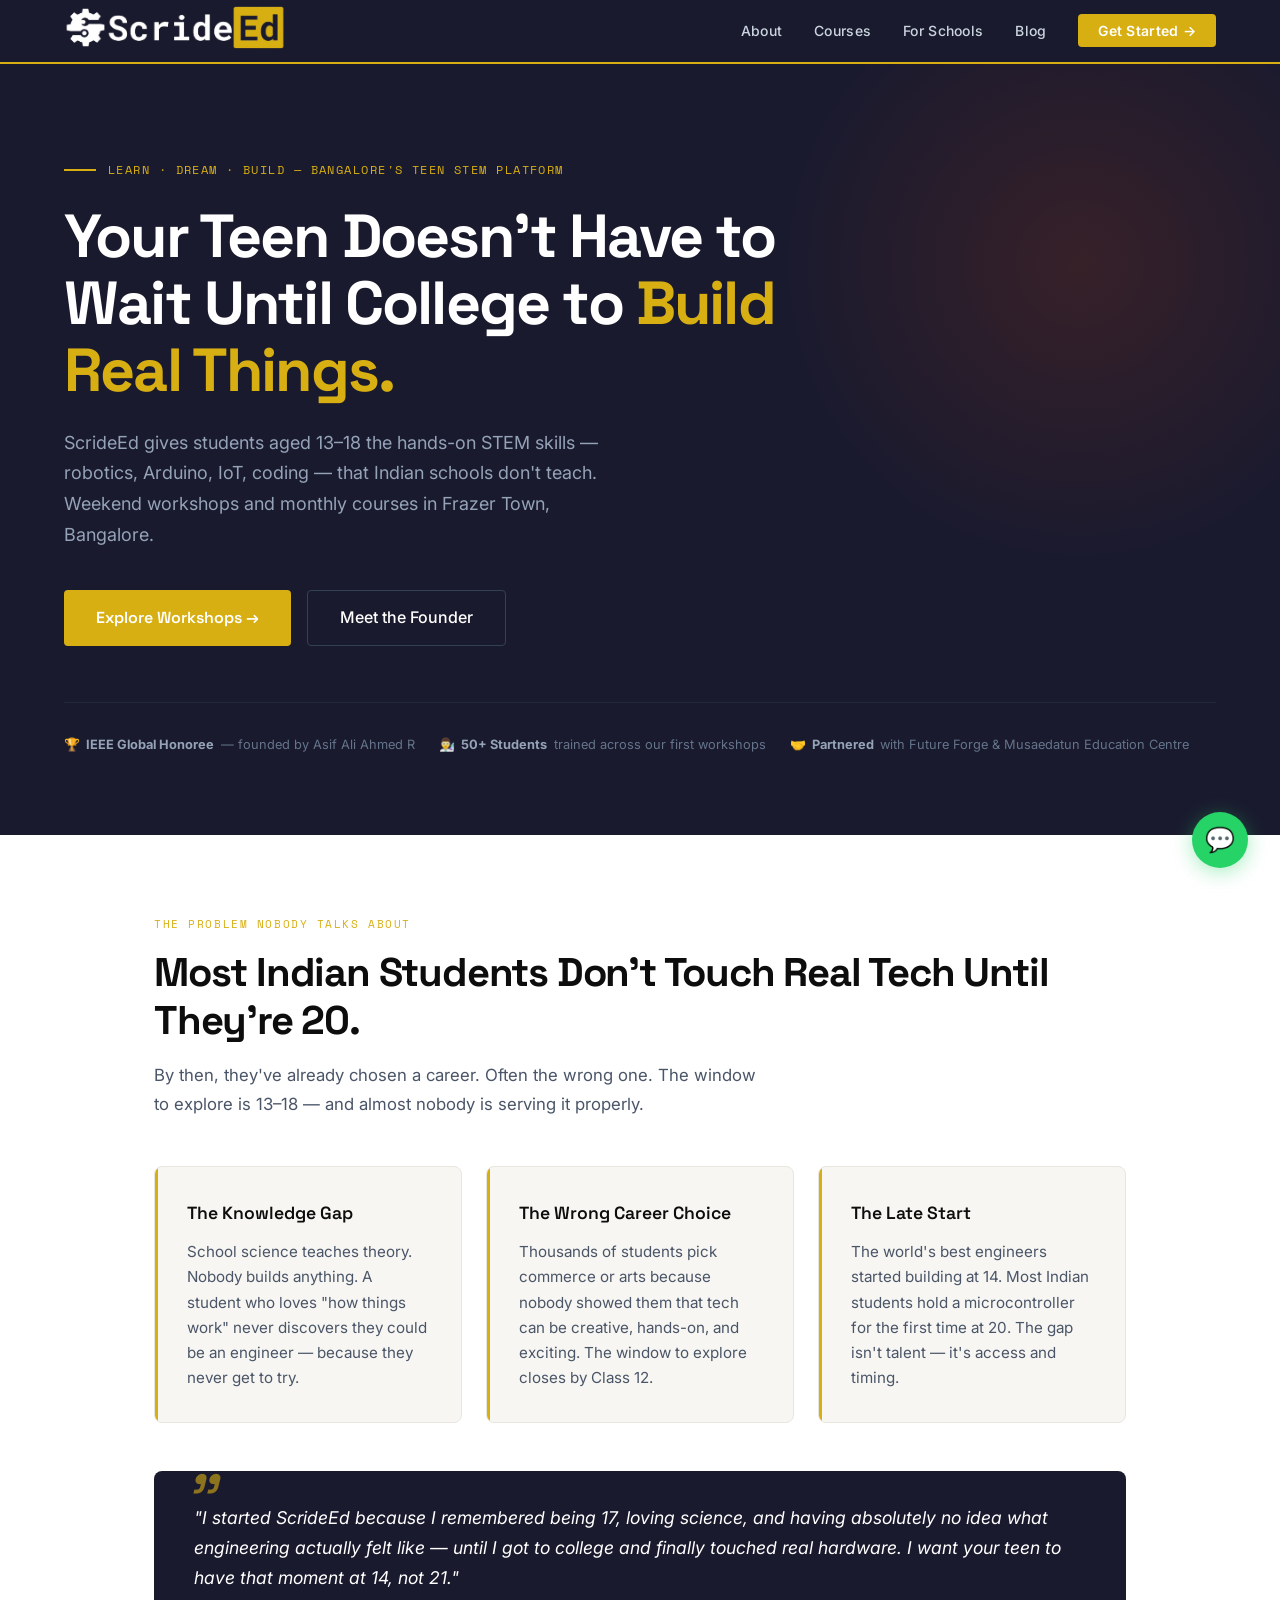
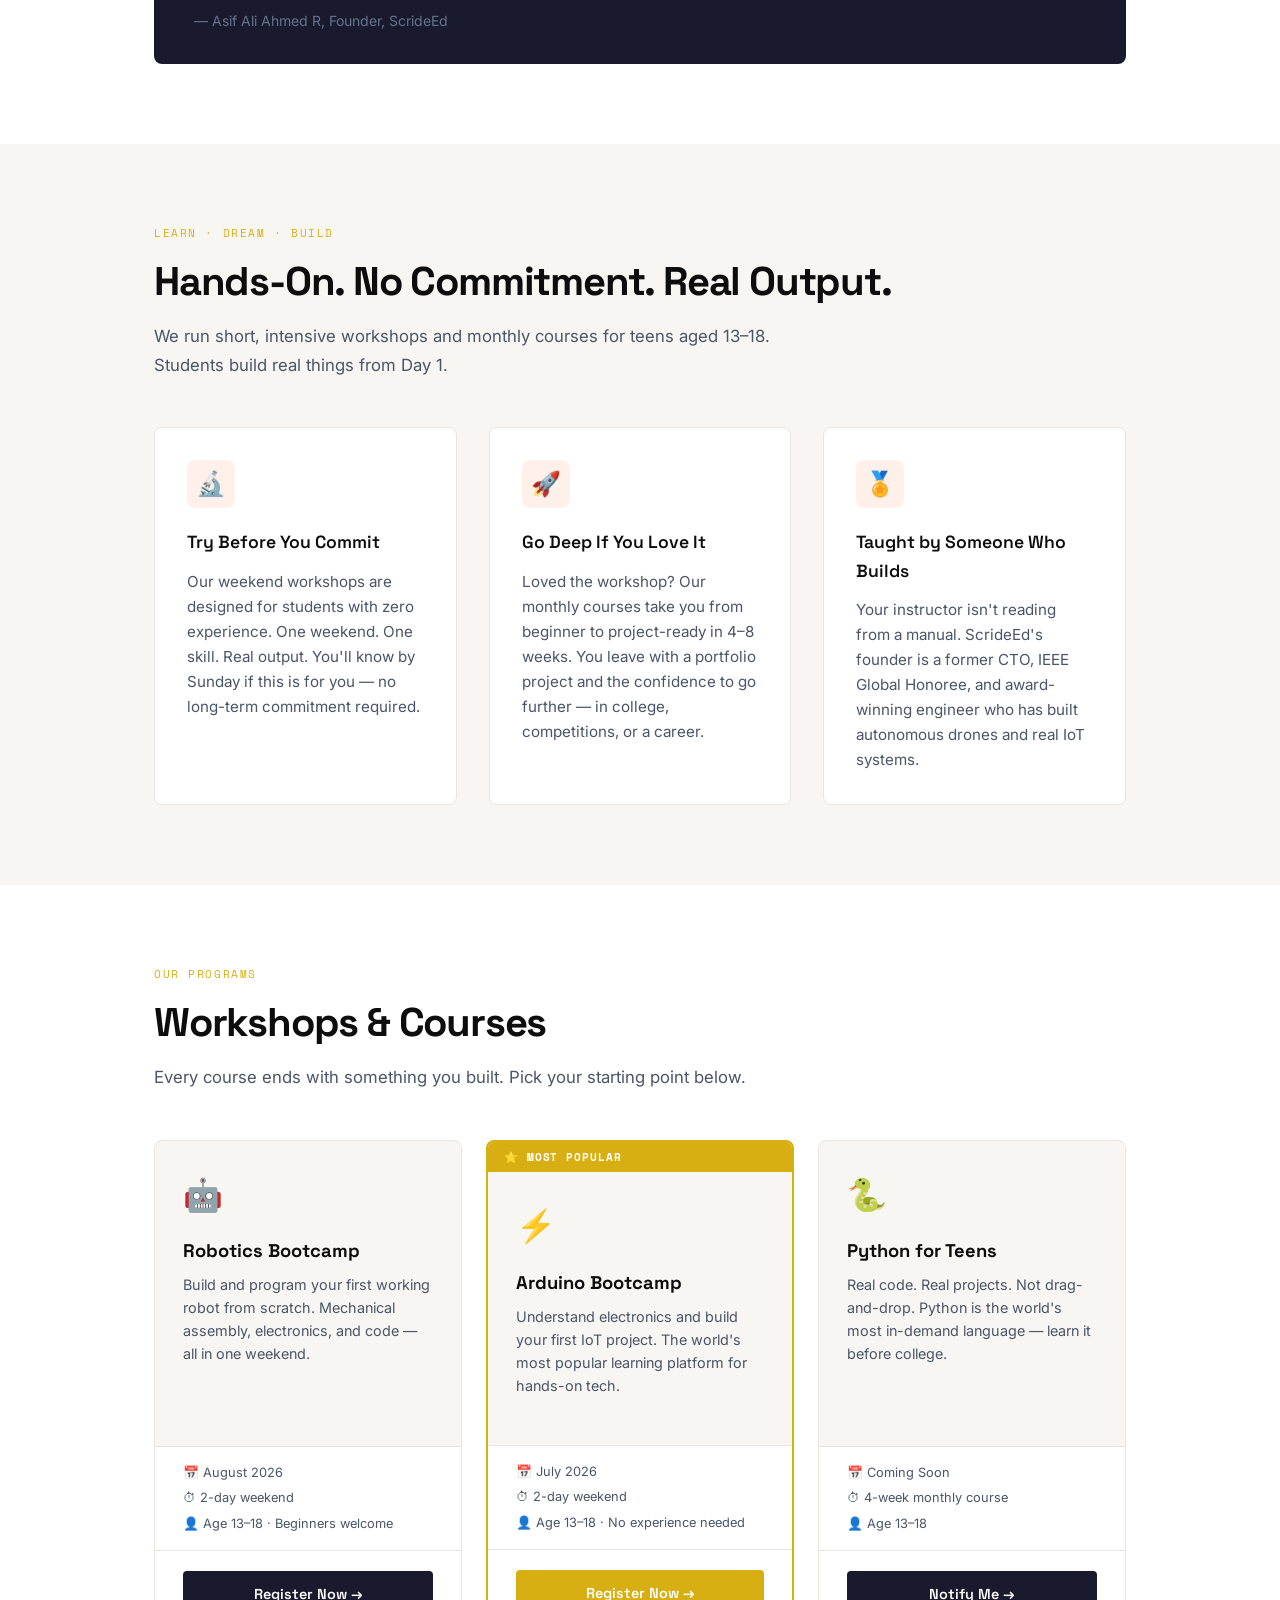
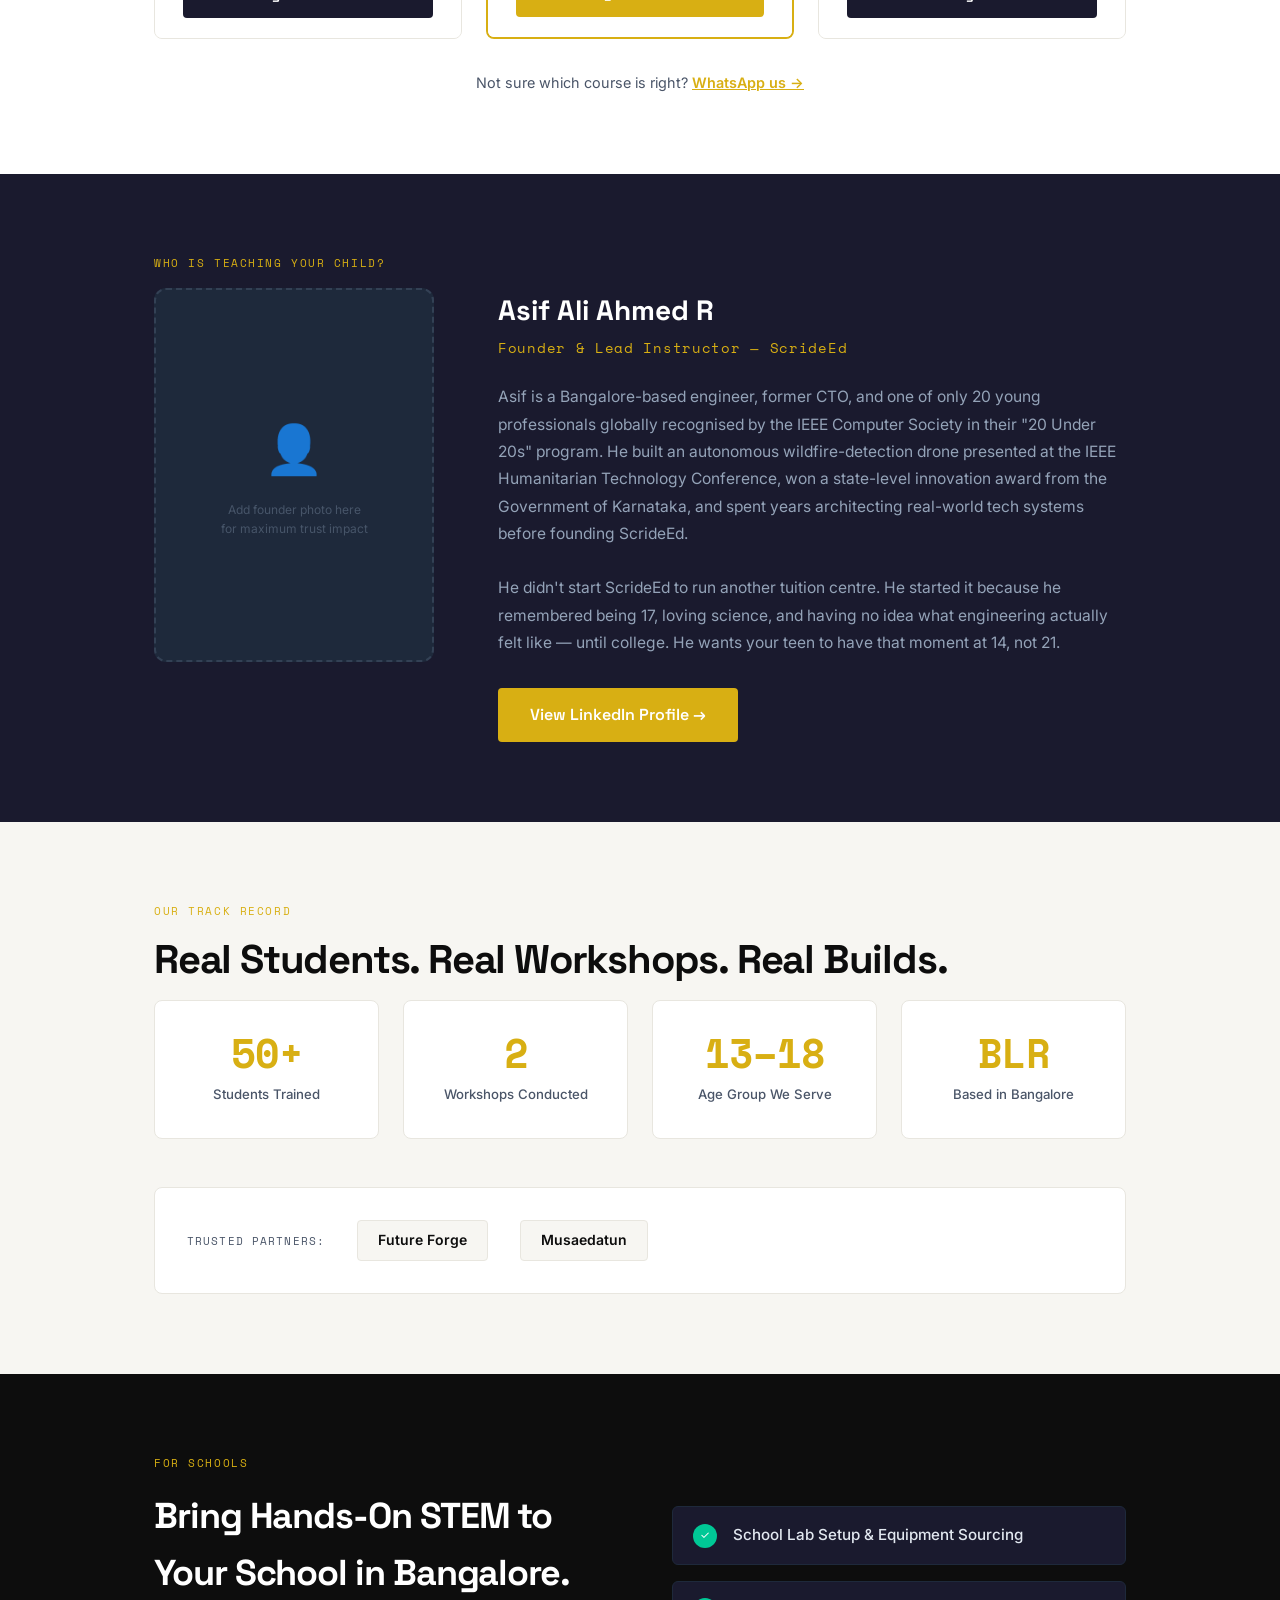
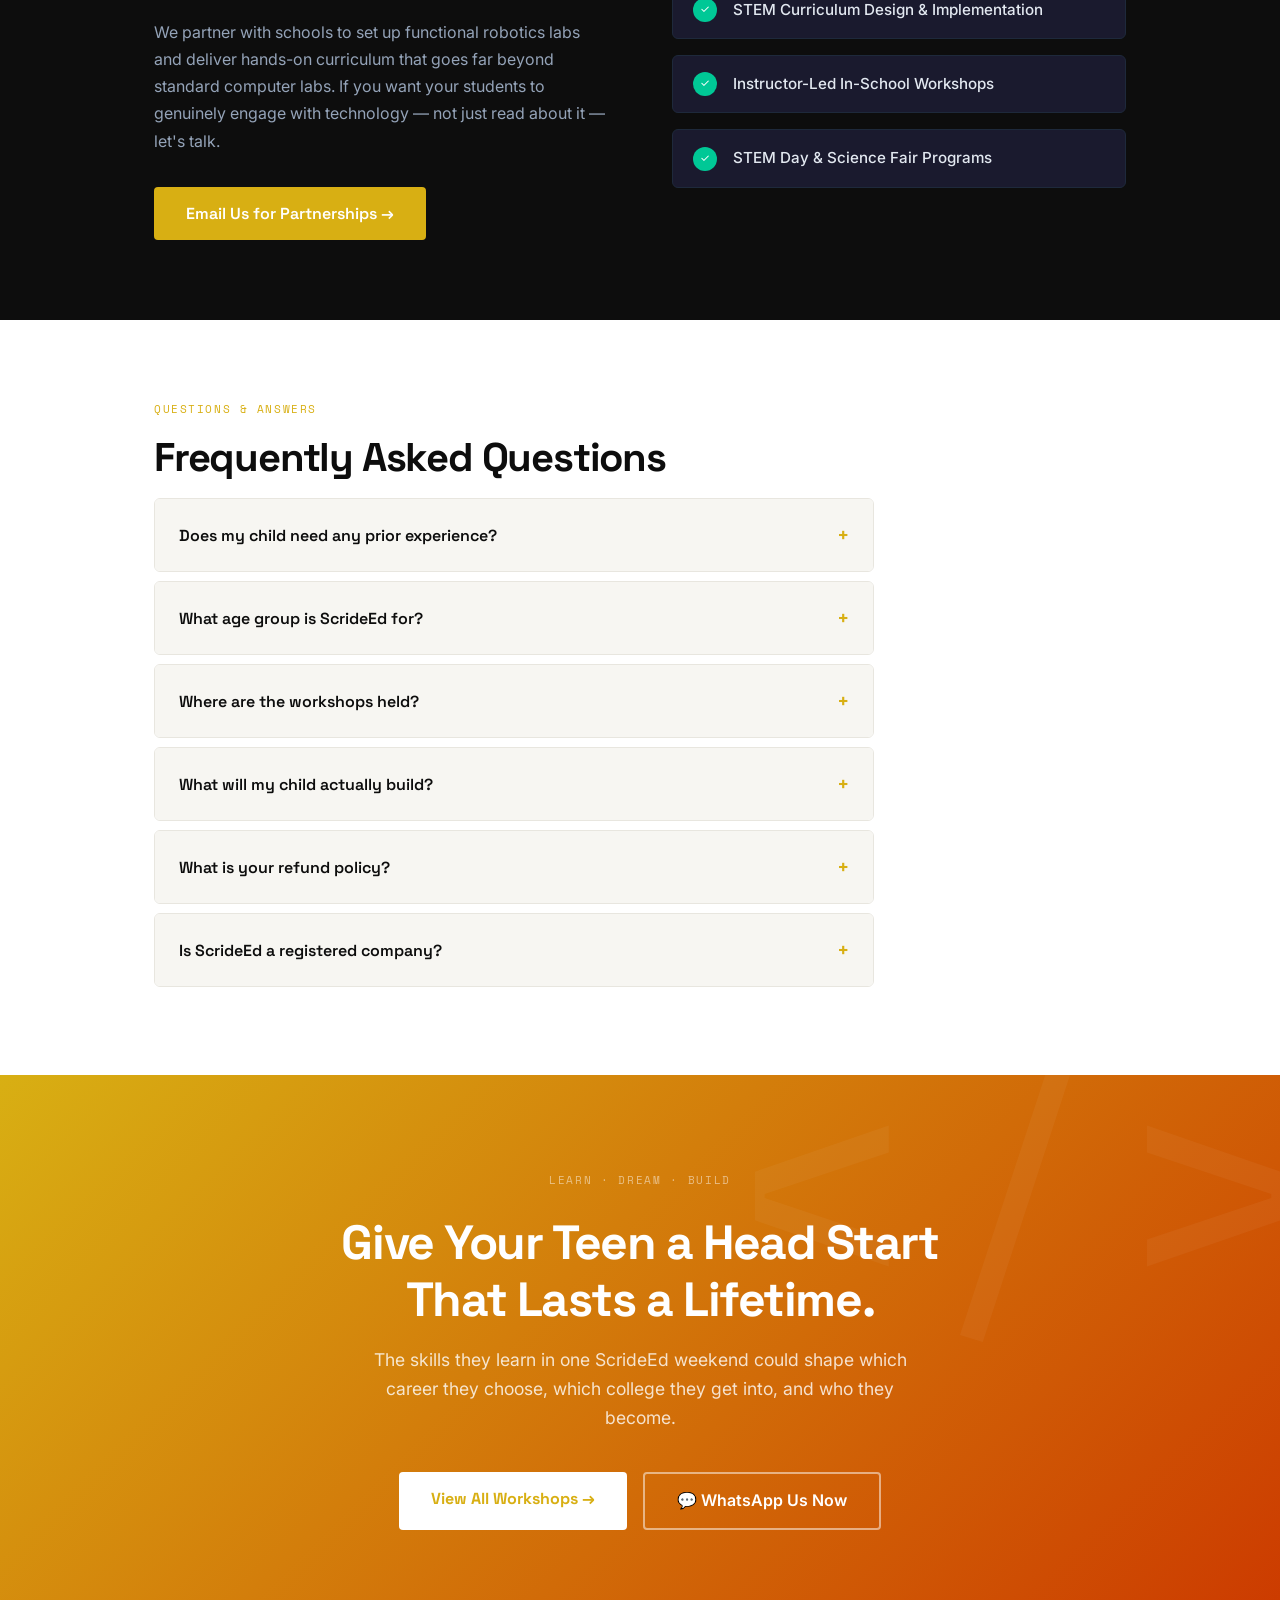
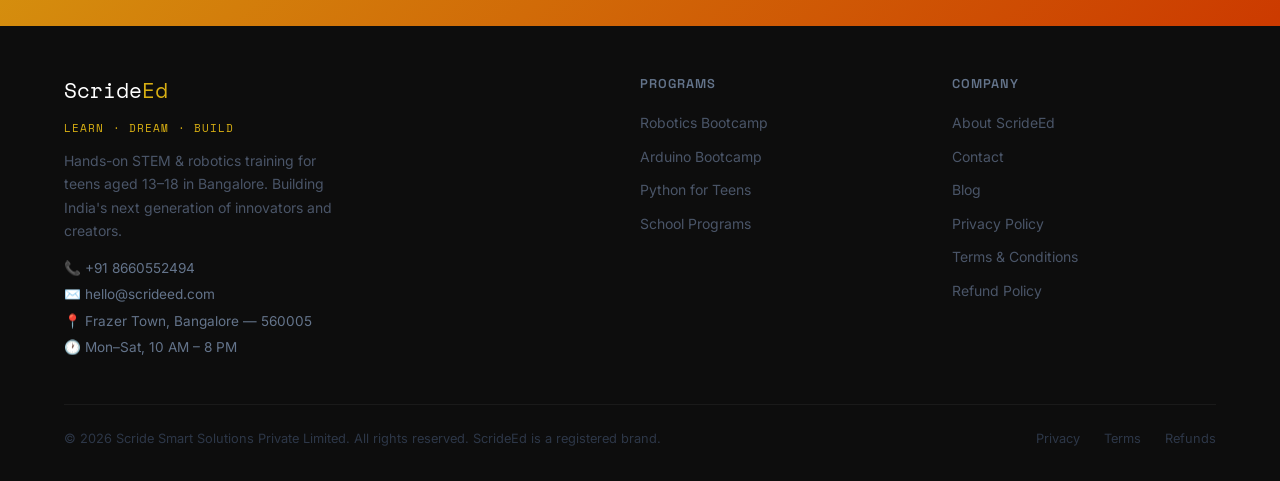
==== index.html @ 3d37fca0 "first commit of all the files together - thorough check pending from the asif" ====
<!DOCTYPE html>
<html lang="en">
<head>
<meta charset="UTF-8">
<meta name="viewport" content="width=device-width, initial-scale=1.0">
<title>STEM & Robotics Courses for Teens in Bangalore | ScrideEd</title>
<meta name="description" content="ScrideEd offers hands-on robotics, Arduino, IoT & coding workshops for students aged 13–18 in Bangalore. Weekend workshops & monthly courses. Taught by an IEEE Global Honoree.">
<meta property="og:title" content="STEM & Robotics Courses for Teens in Bangalore | ScrideEd">
<meta property="og:description" content="Hands-on tech workshops for students aged 13–18. Build real robots, IoT devices & code. Taught by an IEEE Global Honoree in Frazer Town, Bangalore.">
<link rel="preconnect" href="https://fonts.googleapis.com">
<link href="https://fonts.googleapis.com/css2?family=Space+Grotesk:wght@400;500;600;700&family=Inter:wght@400;500&family=Space+Mono:wght@700&display=swap" rel="stylesheet">
<!-- CSS -->
<link rel="stylesheet" href="styles/main.css">
</head>
<body>

<!-- NAV -->
<nav>
  <!-- <a href="/" class="nav-logo">Scride<span>Ed</span> <small style="font-size:0.55rem;color:#475569;font-family:'Inter',sans-serif;font-weight:400;letter-spacing:0.08em;text-transform:uppercase;margin-left:0.5rem;">Learn · Dream · Build</small></a> -->
  <a href="./" class="logo"><img src="./assets/icons/logo-white-rbg.png" alt="Scride Ed" width="222" ></a>
  <ul class="nav-links">
    <li><a href="/ScrideEd_About.html">About</a></li>
    <li><a href="/ScrideEd_Courses.html">Courses</a></li>
    <li><a href="/schools/">For Schools</a></li>
    <li><a href="/blog/">Blog</a></li>
    <li><a href="/contact.html" class="nav-cta">Get Started →</a></li>
  </ul>
</nav>

<!-- HERO -->
<section class="hero">
  <div class="hero-eyebrow">Learn · Dream · Build — Bangalore's Teen STEM Platform</div>
  <h1>Your Teen Doesn't Have to Wait Until College to <em>Build Real Things.</em></h1>
  <p class="hero-sub">ScrideEd gives students aged 13–18 the hands-on STEM skills — robotics, Arduino, IoT, coding — that Indian schools don't teach. Weekend workshops and monthly courses in Frazer Town, Bangalore.</p>
  <div class="hero-ctas">
    <a href="/courses.html" class="btn-primary">Explore Workshops →</a>
    <a href="/about.html" class="btn-secondary">Meet the Founder</a>
  </div>
  <div class="trust-bar">
    <div class="trust-item">🏆 <strong>IEEE Global Honoree</strong> — founded by Asif Ali Ahmed R</div>
    <div class="trust-item">👨‍🔬 <strong>50+ Students</strong> trained across our first workshops</div>
    <!-- <div class="trust-item">📍 <strong>Frazer Town, Bangalore</strong> — in-person, hands-on</div> -->
    <div class="trust-item">🤝 <strong>Partnered</strong> with Future Forge & Musaedatun Education Centre</div>
  </div>
</section>

<!-- PROBLEM -->
<section class="problem-section">
  <div class="section-inner">
    <div class="section-label">The Problem Nobody Talks About</div>
    <h2 class="section-heading">Most Indian Students Don't Touch Real Tech Until They're 20.</h2>
    <p class="section-intro">By then, they've already chosen a career. Often the wrong one. The window to explore is 13–18 — and almost nobody is serving it properly.</p>
    <div class="problem-grid">
      <div class="problem-card">
        <h3>The Knowledge Gap</h3>
        <p>School science teaches theory. Nobody builds anything. A student who loves "how things work" never discovers they could be an engineer — because they never get to try.</p>
      </div>
      <div class="problem-card">
        <h3>The Wrong Career Choice</h3>
        <p>Thousands of students pick commerce or arts because nobody showed them that tech can be creative, hands-on, and exciting. The window to explore closes by Class 12.</p>
      </div>
      <div class="problem-card">
        <h3>The Late Start</h3>
        <p>The world's best engineers started building at 14. Most Indian students hold a microcontroller for the first time at 20. The gap isn't talent — it's access and timing.</p>
      </div>
    </div>
    <div class="founder-quote">
      "I started ScrideEd because I remembered being 17, loving science, and having absolutely no idea what engineering actually felt like — until I got to college and finally touched real hardware. I want your teen to have that moment at 14, not 21."
      <cite>— Asif Ali Ahmed R, Founder, ScrideEd</cite>
    </div>
  </div>
</section>

<!-- VALUE PROPS -->
<section class="value-section">
  <div class="section-inner">
    <div class="section-label">Learn · Dream · Build</div>
    <h2 class="section-heading">Hands-On. No Commitment. Real Output.</h2>
    <p class="section-intro">We run short, intensive workshops and monthly courses for teens aged 13–18. Students build real things from Day 1.</p>
    <div class="value-grid">
      <div class="value-card">
        <div class="value-icon">🔬</div>
        <h3>Try Before You Commit</h3>
        <p>Our weekend workshops are designed for students with zero experience. One weekend. One skill. Real output. You'll know by Sunday if this is for you — no long-term commitment required.</p>
      </div>
      <div class="value-card">
        <div class="value-icon">🚀</div>
        <h3>Go Deep If You Love It</h3>
        <p>Loved the workshop? Our monthly courses take you from beginner to project-ready in 4–8 weeks. You leave with a portfolio project and the confidence to go further — in college, competitions, or a career.</p>
      </div>
      <div class="value-card">
        <div class="value-icon">🏅</div>
        <h3>Taught by Someone Who Builds</h3>
        <p>Your instructor isn't reading from a manual. ScrideEd's founder is a former CTO, IEEE Global Honoree, and award-winning engineer who has built autonomous drones and real IoT systems.</p>
      </div>
    </div>
  </div>
</section>

<!-- COURSES -->
<section class="courses-section">
  <div class="section-inner">
    <div class="section-label">Our Programs</div>
    <h2 class="section-heading">Workshops & Courses</h2>
    <p class="section-intro">Every course ends with something you built. Pick your starting point below.</p>
    <div class="courses-grid">
      <div class="course-card">
        <div class="course-body">
          <div class="course-emoji">🤖</div>
          <h3>Robotics Bootcamp</h3>
          <p>Build and program your first working robot from scratch. Mechanical assembly, electronics, and code — all in one weekend.</p>
        </div>
        <div class="course-meta">
          <span>📅 August 2026</span>
          <span>⏱ 2-day weekend</span>
          <span>👤 Age 13–18 · Beginners welcome</span>
        </div>
        <div class="course-footer">
          <a href="https://forms.gle/HEQwnBu2qKFp6ERG7" class="btn-course">Register Now →</a>
        </div>
      </div>

      <div class="course-card featured">
        <div class="course-badge">⭐ Most Popular</div>
        <div class="course-body">
          <div class="course-emoji">⚡</div>
          <h3>Arduino Bootcamp</h3>
          <p>Understand electronics and build your first IoT project. The world's most popular learning platform for hands-on tech.</p>
        </div>
        <div class="course-meta">
          <span>📅 July 2026</span>
          <span>⏱ 2-day weekend</span>
          <span>👤 Age 13–18 · No experience needed</span>
        </div>
        <div class="course-footer">
          <a href="https://forms.gle/LDaKzVf9h2hfmn22A" class="btn-course">Register Now →</a>
        </div>
      </div>

      <div class="course-card">
        <div class="course-body">
          <div class="course-emoji">🐍</div>
          <h3>Python for Teens</h3>
          <p>Real code. Real projects. Not drag-and-drop. Python is the world's most in-demand language — learn it before college.</p>
        </div>
        <div class="course-meta">
          <span>📅 Coming Soon</span>
          <span>⏱ 4-week monthly course</span>
          <span>👤 Age 13–18</span>
        </div>
        <div class="course-footer">
          <a href="/contact.html" class="btn-course">Notify Me →</a>
        </div>
      </div>
    </div>
    <p style="text-align:center; margin-top:2rem; color:var(--steel); font-size:0.9rem;">
      Not sure which course is right? <a href="https://wa.me/918660552494" style="color:var(--electric); font-weight:600;">WhatsApp us →</a>
    </p>
  </div>
</section>

<!-- FOUNDER -->
<section class="founder-section">
  <div class="section-inner">
    <div class="section-label" style="color:var(--electric);">Who Is Teaching Your Child?</div>
    <div class="founder-layout">
      <div>
        <div class="founder-photo-box">
          <div class="photo-icon">👤</div>
          <p style="font-size:0.75rem;">Add founder photo here<br>for maximum trust impact</p>
        </div>
      </div>
      <div>
        <div class="founder-name">Asif Ali Ahmed R</div>
        <div class="founder-title">Founder & Lead Instructor — ScrideEd</div>
        <p class="founder-bio">
          Asif is a Bangalore-based engineer, former CTO, and one of only 20 young professionals globally recognised by the IEEE Computer Society in their "20 Under 20s" program. He built an autonomous wildfire-detection drone presented at the IEEE Humanitarian Technology Conference, won a state-level innovation award from the Government of Karnataka, and spent years architecting real-world tech systems before founding ScrideEd.
          <br><br>
          He didn't start ScrideEd to run another tuition centre. He started it because he remembered being 17, loving science, and having no idea what engineering actually felt like — until college. He wants your teen to have that moment at 14, not 21.
        </p>
        <!-- <div class="creds-grid">
          <div class="cred-item">🏅 IEEE CS — 20 Under 20s Global Honoree (2023)</div>
          <div class="cred-item">🏆 Padma Shri Dr. S.K. Shivakumar State Innovation Award</div>
          <div class="cred-item">🎓 B.E. CSE — BMSIT/VTU — 9.05 CGPA</div>
          <div class="cred-item">🛠 Former CTO · Ex-SDE, MoneyView</div>
        </div> -->
        <div style="margin-top:1.5rem;">
          <a href="https://www.linkedin.com/in/asif-ali-ahmed-r-01539817a" target="_blank" class="btn-primary" style="display:inline-flex;">View LinkedIn Profile →</a>
        </div>
      </div>
    </div>
  </div>
</section>

<!-- STATS & PARTNERS -->
<section class="stats-section">
  <div class="section-inner">
    <div class="section-label">Our Track Record</div>
    <h2 class="section-heading">Real Students. Real Workshops. Real Builds.</h2>
    <div class="stats-row">
      <div class="stat-box">
        <span class="stat-number">50+</span>
        <span class="stat-label">Students Trained</span>
      </div>
      <div class="stat-box">
        <span class="stat-number">2</span>
        <span class="stat-label">Workshops Conducted</span>
      </div>
      <div class="stat-box">
        <span class="stat-number">13–18</span>
        <span class="stat-label">Age Group We Serve</span>
      </div>
      <div class="stat-box">
        <span class="stat-number">BLR</span>
        <span class="stat-label">Based in Bangalore</span>
      </div>
    </div>
    <div class="partners-row">
      <span class="partners-label">Trusted Partners:</span>
      <span class="partner-chip">Future Forge</span>
      <span class="partner-chip">Musaedatun</span>
      
    </div>
  </div>
</section>

<!-- SCHOOL B2B -->
<section class="school-section">
  <div class="school-inner">
    <div>
      <div class="section-label" style="color:var(--electric);">For Schools</div>
      <h2>Bring Hands-On STEM to Your School in Bangalore.</h2>
      <p>We partner with schools to set up functional robotics labs and deliver hands-on curriculum that goes far beyond standard computer labs. If you want your students to genuinely engage with technology — not just read about it — let's talk.</p>
      <a href="mailto:hello@scrideed.com" class="btn-primary">Email Us for Partnerships →</a>
    </div>
    <div class="school-offerings">
      <div class="offering-row">
        <div class="offering-check">✓</div>
        <span>School Lab Setup & Equipment Sourcing</span>
      </div>
      <div class="offering-row">
        <div class="offering-check">✓</div>
        <span>STEM Curriculum Design & Implementation</span>
      </div>
      <div class="offering-row">
        <div class="offering-check">✓</div>
        <span>Instructor-Led In-School Workshops</span>
      </div>
      <div class="offering-row">
        <div class="offering-check">✓</div>
        <span>STEM Day & Science Fair Programs</span>
      </div>
    </div>
  </div>
</section>

<!-- FAQ -->
<section class="faq-section">
  <div class="section-inner">
    <div class="section-label">Questions & Answers</div>
    <h2 class="section-heading">Frequently Asked Questions</h2>
    <div class="faq-list">
      <div class="faq-item">
        <div class="faq-q">Does my child need any prior experience?</div>
        <div class="faq-a">None at all. Our workshops are built from the ground up for complete beginners. If your teen is curious, that's the only requirement.</div>
      </div>
      <div class="faq-item">
        <div class="faq-q">What age group is ScrideEd for?</div>
        <div class="faq-a">We focus specifically on students aged 13–18 — from middle school through Class 12 / PUC. This is the window we believe matters most for career exploration.</div>
      </div>
      <div class="faq-item">
        <div class="faq-q">Where are the workshops held?</div>
        <div class="faq-a">Our base is at #39, B-Type Quarters, Robertson Road, Frazer Town, Bangalore. We also conduct workshops at partner schools and community locations across the city.</div>
      </div>
      <div class="faq-item">
        <div class="faq-q">What will my child actually build?</div>
        <div class="faq-a">Depending on the course: a fully functional programmable robot, a working IoT device using Arduino, or real Python programs. Every course ends with a tangible project your child can demo and be proud of.</div>
      </div>
      <div class="faq-item">
        <div class="faq-q">What is your refund policy?</div>
        <div class="faq-a">Full refund if you cancel more than 48 hours before the workshop. 50% refund between 24–48 hours. No refund within 24 hours, but we'll offer priority registration for the next batch.</div>
      </div>
      <div class="faq-item">
        <div class="faq-q">Is ScrideEd a registered company?</div>
        <div class="faq-a">Yes. ScrideEd is a brand under Scride Smart Solutions Private Limited, a registered company based in Bangalore, Karnataka, India.</div>
      </div>
    </div>
  </div>
</section>

<!-- FINAL CTA -->
<section class="final-cta">
  <p style="font-family:'Space Mono',monospace;font-size:0.7rem;letter-spacing:0.15em;color:rgba(255,255,255,0.5);margin-bottom:1.5rem;">LEARN · DREAM · BUILD</p>
  <h2>Give Your Teen a Head Start That Lasts a Lifetime.</h2>
  <p>The skills they learn in one ScrideEd weekend could shape which career they choose, which college they get into, and who they become.</p>
  <div class="final-btns">
    <a href="/courses.html" class="btn-white">View All Workshops →</a>
    <a href="https://wa.me/918660552494" class="btn-outline-white">💬 WhatsApp Us Now</a>
  </div>
</section>

<!-- FOOTER -->
<footer>
  <div class="footer-top">
    <div class="footer-brand">
      <a href="/" class="footer-logo">Scride<span>Ed</span></a>
      <p style="font-family:'Space Mono',monospace;font-size:0.7rem;color:var(--electric);letter-spacing:0.1em;margin-bottom:0.75rem;">LEARN · DREAM · BUILD</p>
      <p>Hands-on STEM & robotics training for teens aged 13–18 in Bangalore. Building India's next generation of innovators and creators.</p>
      <div class="footer-contact">
        <a href="tel:+918660552494">📞 +91 8660552494</a>
        <a href="mailto:hello@scrideed.com">✉️ hello@scrideed.com</a>
        <a href="#">📍 Frazer Town, Bangalore — 560005</a>
        <a href="#">🕐 Mon–Sat, 10 AM – 8 PM</a>
      </div>
    </div>
    <div class="footer-col">
      <h4>Programs</h4>
      <ul>
        <li><a href="/courses/robotics-workshop-bangalore/">Robotics Bootcamp</a></li>
        <li><a href="/courses/arduino-bootcamp-bangalore/">Arduino Bootcamp</a></li>
        <li><a href="/courses/python-for-teens-bangalore/">Python for Teens</a></li>
        <li><a href="/schools/">School Programs</a></li>
      </ul>
    </div>
    <div class="footer-col">
      <h4>Company</h4>
      <ul>
        <li><a href="/about.html">About ScrideEd</a></li>
        <li><a href="/contact.html">Contact</a></li>
        <li><a href="/blog/">Blog</a></li>
        <li><a href="/privacy-policy/">Privacy Policy</a></li>
        <li><a href="/terms/">Terms & Conditions</a></li>
        <li><a href="/refund-policy/">Refund Policy</a></li>
      </ul>
    </div>
  </div>
  <div class="footer-bottom">
    <p>© 2026 Scride Smart Solutions Private Limited. All rights reserved. ScrideEd is a registered brand.</p>
    <div class="footer-legal">
      <a href="/privacy-policy/">Privacy</a>
      <a href="/terms/">Terms</a>
      <a href="/refund-policy/">Refunds</a>
    </div>
  </div>
</footer>

<!-- Floating WhatsApp -->
<a href="https://wa.me/918660552494" class="whatsapp-float" title="WhatsApp ScrideEd">💬</a>

<script>
  // FAQ accordion
  document.querySelectorAll('.faq-q').forEach(q => {
    q.addEventListener('click', () => {
      const item = q.parentElement;
      const isOpen = item.classList.contains('open');
      document.querySelectorAll('.faq-item').forEach(i => i.classList.remove('open'));
      if (!isOpen) item.classList.add('open');
    });
  });
</script>
</body>
</html>
---- styles/main.css ----
:root {
    --ink: #0D0D0D;
    --paper: #F7F6F2;
    --electric: #d8af13;
    --electric-dim: #FF4D0015;
    --wire: #1A1A2E;
    --steel: #4A5568;
    --grid: #E8E6DF;
    --white: #FFFFFF;
    --green: #00C896;
  }

  * { margin: 0; padding: 0; box-sizing: border-box; }

  body {
    font-family: 'Inter', sans-serif;
    background: var(--paper);
    color: var(--ink);
    font-size: 16px;
    line-height: 1.6;
  }

  /* Circuit board background texture */
  body::before {
    content: '';
    position: fixed;
    top: 0; left: 0; right: 0; bottom: 0;
    background-image:
      linear-gradient(var(--grid) 1px, transparent 1px),
      linear-gradient(90deg, var(--grid) 1px, transparent 1px);
    background-size: 40px 40px;
    opacity: 0.4;
    pointer-events: none;
    z-index: 0;
  }

  /* NAV */
  nav {
    position: sticky; top: 0; z-index: 100;
    background: var(--wire);
    padding: 0 5%;
    display: flex; align-items: center; justify-content: space-between;
    height: 64px;
    border-bottom: 2px solid var(--electric);
  }

  .nav-logo {
    font-family: 'Space Mono', monospace;
    color: var(--white);
    font-size: 1.2rem;
    letter-spacing: -0.02em;
    text-decoration: none;
  }

  .nav-logo span { color: var(--electric); }

  .nav-links {
    display: flex; gap: 2rem; list-style: none;
  }

  .nav-links a {
    color: #CBD5E0;
    text-decoration: none;
    font-size: 0.875rem;
    font-weight: 500;
    letter-spacing: 0.02em;
    transition: color 0.2s;
  }

  .nav-links a:hover { color: var(--electric); }

  .nav-cta {
    background: var(--electric);
    color: var(--white) !important;
    padding: 0.5rem 1.25rem;
    border-radius: 4px;
    font-weight: 600 !important;
  }

  /* HERO */
  .hero {
    position: relative; z-index: 1;
    background: var(--wire);
    padding: 6rem 5% 5rem;
    overflow: hidden;
  }

  .hero::after {
    content: '';
    position: absolute;
    right: -100px; top: -100px;
    width: 600px; height: 600px;
    background: radial-gradient(circle, #FF4D0020 0%, transparent 70%);
    pointer-events: none;
  }

  .hero-eyebrow {
    font-family: 'Space Mono', monospace;
    font-size: 0.75rem;
    color: var(--electric);
    letter-spacing: 0.12em;
    text-transform: uppercase;
    margin-bottom: 1.5rem;
    display: flex; align-items: center; gap: 0.75rem;
  }

  .hero-eyebrow::before {
    content: '';
    display: inline-block;
    width: 32px; height: 2px;
    background: var(--electric);
  }

  .hero h1 {
    font-family: 'Space Grotesk', sans-serif;
    font-size: clamp(2.2rem, 5vw, 3.8rem);
    font-weight: 700;
    color: var(--white);
    line-height: 1.1;
    max-width: 780px;
    margin-bottom: 1.5rem;
    letter-spacing: -0.03em;
  }

  .hero h1 em {
    font-style: normal;
    color: var(--electric);
  }

  .hero-sub {
    font-size: 1.125rem;
    color: #94A3B8;
    max-width: 580px;
    margin-bottom: 2.5rem;
    line-height: 1.7;
  }

  .hero-ctas {
    display: flex; gap: 1rem; flex-wrap: wrap;
    margin-bottom: 3.5rem;
  }

  .btn-primary {
    background: var(--electric);
    color: var(--white);
    padding: 0.875rem 2rem;
    border-radius: 4px;
    font-family: 'Space Grotesk', sans-serif;
    font-weight: 600;
    font-size: 1rem;
    text-decoration: none;
    display: inline-flex; align-items: center; gap: 0.5rem;
    transition: transform 0.15s, box-shadow 0.15s;
  }

  .btn-primary:hover {
    transform: translateY(-2px);
    box-shadow: 0 8px 24px #FF4D0040;
  }

  .btn-secondary {
    background: transparent;
    color: var(--white);
    padding: 0.875rem 2rem;
    border-radius: 4px;
    border: 1px solid #334155;
    font-weight: 500;
    text-decoration: none;
    transition: border-color 0.2s;
  }

  .btn-secondary:hover { border-color: var(--electric); color: var(--electric); }

  .trust-bar {
    display: flex; flex-wrap: wrap; gap: 1.5rem;
    padding-top: 2rem;
    border-top: 1px solid #1E293B;
  }

  .trust-item {
    font-size: 0.8rem;
    color: #64748B;
    display: flex; align-items: center; gap: 0.4rem;
  }

  .trust-item strong { color: #94A3B8; }

  /* SECTION BASE */
  section { position: relative; z-index: 1; }

  .section-inner {
    max-width: 1100px;
    margin: 0 auto;
    padding: 5rem 5%;
  }

  .section-label {
    font-family: 'Space Mono', monospace;
    font-size: 0.7rem;
    letter-spacing: 0.14em;
    text-transform: uppercase;
    color: var(--electric);
    margin-bottom: 1rem;
  }

  h2.section-heading {
    font-family: 'Space Grotesk', sans-serif;
    font-size: clamp(1.75rem, 3.5vw, 2.5rem);
    font-weight: 700;
    letter-spacing: -0.03em;
    color: var(--ink);
    margin-bottom: 1rem;
    line-height: 1.2;
  }

  .section-intro {
    font-size: 1.05rem;
    color: var(--steel);
    max-width: 620px;
    margin-bottom: 3rem;
    line-height: 1.7;
  }

  /* PROBLEM SECTION */
  .problem-section { background: var(--white); }

  .problem-grid {
    display: grid;
    grid-template-columns: repeat(auto-fit, minmax(280px, 1fr));
    gap: 1.5rem;
    margin-bottom: 3rem;
  }

  .problem-card {
    border: 1px solid var(--grid);
    border-radius: 8px;
    padding: 2rem;
    background: var(--paper);
    position: relative;
    overflow: hidden;
  }

  .problem-card::before {
    content: '';
    position: absolute;
    top: 0; left: 0;
    width: 3px; height: 100%;
    background: var(--electric);
  }

  .problem-card h3 {
    font-family: 'Space Grotesk', sans-serif;
    font-size: 1.1rem;
    font-weight: 600;
    margin-bottom: 0.75rem;
    color: var(--ink);
  }

  .problem-card p {
    font-size: 0.95rem;
    color: var(--steel);
    line-height: 1.65;
  }

  .founder-quote {
    background: var(--wire);
    border-radius: 8px;
    padding: 2rem 2.5rem;
    color: var(--white);
    font-size: 1.1rem;
    line-height: 1.7;
    font-style: italic;
    position: relative;
  }

  .founder-quote::before {
    content: '"';
    font-family: 'Space Grotesk', sans-serif;
    font-size: 5rem;
    color: var(--electric);
    position: absolute;
    top: -0.5rem; left: 1.5rem;
    line-height: 1;
    opacity: 0.6;
  }

  .founder-quote cite {
    display: block;
    margin-top: 1rem;
    font-style: normal;
    font-size: 0.875rem;
    color: #64748B;
  }

  /* VALUE PROPS */
  .value-section { background: var(--paper); }

  .value-grid {
    display: grid;
    grid-template-columns: repeat(auto-fit, minmax(300px, 1fr));
    gap: 2rem;
  }

  .value-card {
    padding: 2rem;
    border-radius: 8px;
    background: var(--white);
    border: 1px solid var(--grid);
  }

  .value-icon {
    width: 48px; height: 48px;
    background: var(--electric-dim);
    border-radius: 8px;
    display: flex; align-items: center; justify-content: center;
    font-size: 1.5rem;
    margin-bottom: 1.25rem;
  }

  .value-card h3 {
    font-family: 'Space Grotesk', sans-serif;
    font-size: 1.1rem;
    font-weight: 600;
    margin-bottom: 0.75rem;
  }

  .value-card p { font-size: 0.95rem; color: var(--steel); line-height: 1.65; }

  /* COURSES */
  .courses-section { background: var(--white); }

  .courses-grid {
    display: grid;
    grid-template-columns: repeat(auto-fit, minmax(300px, 1fr));
    gap: 1.5rem;
  }

  .course-card {
    border: 1px solid var(--grid);
    border-radius: 8px;
    overflow: hidden;
    background: var(--paper);
    display: flex; flex-direction: column;
    transition: transform 0.2s, box-shadow 0.2s;
  }

  .course-card:hover {
    transform: translateY(-4px);
    box-shadow: 0 16px 40px rgba(0,0,0,0.1);
  }

  .course-card.featured {
    border-color: var(--electric);
    border-width: 2px;
  }

  .course-badge {
    background: var(--electric);
    color: var(--white);
    font-size: 0.7rem;
    font-weight: 700;
    letter-spacing: 0.08em;
    text-transform: uppercase;
    padding: 0.4rem 1rem;
    font-family: 'Space Mono', monospace;
  }

  .course-body { padding: 1.75rem; flex: 1; }

  .course-emoji { font-size: 2rem; margin-bottom: 1rem; }

  .course-card h3 {
    font-family: 'Space Grotesk', sans-serif;
    font-size: 1.15rem;
    font-weight: 700;
    margin-bottom: 0.5rem;
    color: var(--ink);
  }

  .course-card p { font-size: 0.9rem; color: var(--steel); margin-bottom: 1.25rem; }

  .course-meta {
    display: flex; flex-direction: column; gap: 0.3rem;
    font-size: 0.8rem; color: var(--steel);
    padding: 1rem 1.75rem;
    border-top: 1px solid var(--grid);
    background: var(--white);
  }

  .course-meta span { display: flex; align-items: center; gap: 0.4rem; }

  .course-footer {
    padding: 1.25rem 1.75rem;
    background: var(--white);
    border-top: 1px solid var(--grid);
  }

  .btn-course {
    display: block;
    text-align: center;
    background: var(--wire);
    color: var(--white);
    padding: 0.75rem;
    border-radius: 4px;
    font-family: 'Space Grotesk', sans-serif;
    font-weight: 600;
    font-size: 0.9rem;
    text-decoration: none;
    transition: background 0.2s;
  }

  .course-card.featured .btn-course { background: var(--electric); }
  .btn-course:hover { opacity: 0.85; }

  /* FOUNDER */
  .founder-section { background: var(--wire); color: var(--white); }
  .founder-section .section-heading { color: var(--white); }
  .founder-section .section-intro { color: #94A3B8; }

  .founder-layout {
    display: grid;
    grid-template-columns: 280px 1fr;
    gap: 4rem;
    align-items: start;
  }

  .founder-photo-box {
    background: #1E293B;
    border-radius: 12px;
    aspect-ratio: 3/4;
    display: flex; align-items: center; justify-content: center;
    flex-direction: column;
    gap: 0.75rem;
    border: 2px dashed #334155;
    color: #475569;
    font-size: 0.8rem;
    text-align: center;
    padding: 1rem;
  }

  .founder-photo-box .photo-icon { font-size: 3rem; }

  .founder-name {
    font-family: 'Space Grotesk', sans-serif;
    font-size: 1.75rem;
    font-weight: 700;
    color: var(--white);
    margin-bottom: 0.25rem;
  }

  .founder-title {
    font-size: 0.875rem;
    color: var(--electric);
    font-family: 'Space Mono', monospace;
    letter-spacing: 0.05em;
    margin-bottom: 1.5rem;
  }

  .founder-bio {
    color: #94A3B8;
    line-height: 1.75;
    margin-bottom: 2rem;
    font-size: 0.975rem;
  }

  .creds-grid {
    display: grid;
    grid-template-columns: 1fr 1fr;
    gap: 0.75rem;
  }

  .cred-item {
    background: #1E293B;
    border-radius: 6px;
    padding: 0.875rem 1rem;
    font-size: 0.8rem;
    color: #CBD5E0;
    display: flex; align-items: flex-start; gap: 0.5rem;
    border-left: 3px solid var(--electric);
  }

  /* STATS */
  .stats-section { background: var(--paper); }

  .stats-row {
    display: grid;
    grid-template-columns: repeat(4, 1fr);
    gap: 1.5rem;
    margin-bottom: 3rem;
  }

  .stat-box {
    text-align: center;
    padding: 2rem 1rem;
    background: var(--white);
    border-radius: 8px;
    border: 1px solid var(--grid);
  }

  .stat-number {
    font-family: 'Space Mono', monospace;
    font-size: 2.5rem;
    font-weight: 700;
    color: var(--electric);
    display: block;
    line-height: 1;
    margin-bottom: 0.5rem;
  }

  .stat-label {
    font-size: 0.825rem;
    color: var(--steel);
    font-weight: 500;
  }

  .partners-row {
    display: flex; align-items: center; gap: 2rem; flex-wrap: wrap;
    padding: 2rem;
    background: var(--white);
    border-radius: 8px;
    border: 1px solid var(--grid);
  }

  .partners-label {
    font-family: 'Space Mono', monospace;
    font-size: 0.7rem;
    color: var(--steel);
    letter-spacing: 0.1em;
    text-transform: uppercase;
  }

  .partner-chip {
    background: var(--paper);
    border: 1px solid var(--grid);
    border-radius: 4px;
    padding: 0.5rem 1.25rem;
    font-size: 0.875rem;
    font-weight: 600;
    color: var(--ink);
  }

  /* SCHOOL B2B */
  .school-section { background: var(--ink); }

  .school-inner {
    max-width: 1100px;
    margin: 0 auto;
    padding: 5rem 5%;
    display: grid;
    grid-template-columns: 1fr 1fr;
    gap: 4rem;
    align-items: center;
  }

  .school-section h2 {
    font-family: 'Space Grotesk', sans-serif;
    font-size: clamp(1.75rem, 3vw, 2.25rem);
    font-weight: 700;
    color: var(--white);
    letter-spacing: -0.03em;
    margin-bottom: 1rem;
  }

  .school-section p { color: #94A3B8; line-height: 1.7; margin-bottom: 2rem; }

  .school-offerings {
    display: flex; flex-direction: column; gap: 1rem;
  }

  .offering-row {
    display: flex; align-items: center; gap: 1rem;
    background: #1A1A2E;
    border-radius: 6px;
    padding: 1rem 1.25rem;
    border: 1px solid #1E293B;
  }

  .offering-check {
    width: 24px; height: 24px;
    background: var(--green);
    border-radius: 50%;
    display: flex; align-items: center; justify-content: center;
    font-size: 0.7rem;
    color: white;
    flex-shrink: 0;
  }

  .offering-row span { color: #E2E8F0; font-size: 0.95rem; font-weight: 500; }

  /* FAQ */
  .faq-section { background: var(--white); }

  .faq-list {
    max-width: 720px;
    display: flex; flex-direction: column; gap: 1px;
  }

  .faq-item {
    border: 1px solid var(--grid);
    border-radius: 6px;
    overflow: hidden;
    margin-bottom: 0.5rem;
  }

  .faq-q {
    padding: 1.25rem 1.5rem;
    font-family: 'Space Grotesk', sans-serif;
    font-size: 1rem;
    font-weight: 600;
    cursor: pointer;
    display: flex; justify-content: space-between; align-items: center;
    background: var(--paper);
    user-select: none;
  }

  .faq-q:hover { background: var(--white); }
  .faq-q::after { content: '+'; color: var(--electric); font-size: 1.25rem; }
  .faq-item.open .faq-q::after { content: '−'; }

  .faq-a {
    padding: 0 1.5rem;
    max-height: 0;
    overflow: hidden;
    transition: max-height 0.3s ease, padding 0.2s;
    font-size: 0.95rem;
    color: var(--steel);
    line-height: 1.7;
    background: var(--white);
  }

  .faq-item.open .faq-a {
    max-height: 300px;
    padding: 1.25rem 1.5rem;
  }

  /* FINAL CTA */
  .final-cta {
    background: linear-gradient(135deg, var(--electric) 0%, #CC3A00 100%);
    text-align: center;
    padding: 6rem 5%;
    position: relative; z-index: 1;
    overflow: hidden;
  }

  .final-cta::before {
    content: '</>';
    position: absolute;
    font-family: 'Space Mono', monospace;
    font-size: 20rem;
    color: white;
    opacity: 0.04;
    right: -2rem;
    top: -3rem;
    pointer-events: none;
    line-height: 1;
  }

  .final-cta h2 {
    font-family: 'Space Grotesk', sans-serif;
    font-size: clamp(1.75rem, 4vw, 3rem);
    font-weight: 700;
    color: var(--white);
    letter-spacing: -0.03em;
    max-width: 700px;
    margin: 0 auto 1rem;
    line-height: 1.2;
  }

  .final-cta p {
    color: rgba(255,255,255,0.8);
    font-size: 1.1rem;
    max-width: 540px;
    margin: 0 auto 2.5rem;
    line-height: 1.65;
  }

  .final-btns {
    display: flex; gap: 1rem; justify-content: center; flex-wrap: wrap;
  }

  .btn-white {
    background: var(--white);
    color: var(--electric);
    padding: 0.875rem 2rem;
    border-radius: 4px;
    font-family: 'Space Grotesk', sans-serif;
    font-weight: 700;
    text-decoration: none;
    transition: transform 0.15s;
  }

  .btn-white:hover { transform: translateY(-2px); }

  .btn-outline-white {
    background: transparent;
    color: var(--white);
    padding: 0.875rem 2rem;
    border-radius: 4px;
    border: 2px solid rgba(255,255,255,0.5);
    font-weight: 600;
    text-decoration: none;
    transition: border-color 0.2s;
  }

  .btn-outline-white:hover { border-color: white; }

  /* FOOTER */
  footer {
    background: var(--ink);
    padding: 3rem 5% 2rem;
    position: relative; z-index: 1;
  }

  .footer-top {
    display: grid;
    grid-template-columns: 2fr 1fr 1fr;
    gap: 3rem;
    margin-bottom: 2.5rem;
  }

  .footer-brand .footer-logo {
    font-family: 'Space Mono', monospace;
    font-size: 1.3rem;
    color: var(--white);
    text-decoration: none;
    display: block;
    margin-bottom: 0.75rem;
  }

  .footer-brand .footer-logo span { color: var(--electric); }

  .footer-brand p {
    font-size: 0.875rem;
    color: #4A5568;
    line-height: 1.65;
    max-width: 280px;
    margin-bottom: 1rem;
  }

  .footer-contact a {
    display: block;
    color: #64748B;
    text-decoration: none;
    font-size: 0.85rem;
    margin-bottom: 0.3rem;
  }

  .footer-contact a:hover { color: var(--electric); }

  .footer-col h4 {
    font-family: 'Space Grotesk', sans-serif;
    font-size: 0.8rem;
    font-weight: 600;
    letter-spacing: 0.08em;
    text-transform: uppercase;
    color: #64748B;
    margin-bottom: 1rem;
  }

  .footer-col ul { list-style: none; }

  .footer-col li { margin-bottom: 0.5rem; }

  .footer-col a {
    color: #4A5568;
    text-decoration: none;
    font-size: 0.875rem;
    transition: color 0.2s;
  }

  .footer-col a:hover { color: var(--electric); }

  .footer-bottom {
    border-top: 1px solid #1A1A1A;
    padding-top: 1.5rem;
    display: flex; justify-content: space-between; align-items: center;
    flex-wrap: wrap; gap: 1rem;
  }

  .footer-bottom p {
    font-size: 0.8rem;
    color: #2D3748;
  }

  .footer-legal { display: flex; gap: 1.5rem; }

  .footer-legal a {
    font-size: 0.8rem;
    color: #2D3748;
    text-decoration: none;
  }

  .footer-legal a:hover { color: var(--electric); }

  /* Floating WhatsApp */
  .whatsapp-float {
    position: fixed;
    bottom: 2rem; right: 2rem;
    background: #25D366;
    color: white;
    width: 56px; height: 56px;
    border-radius: 50%;
    display: flex; align-items: center; justify-content: center;
    font-size: 1.5rem;
    text-decoration: none;
    z-index: 200;
    box-shadow: 0 4px 20px rgba(37, 211, 102, 0.4);
    transition: transform 0.2s;
  }

  .whatsapp-float:hover { transform: scale(1.1); }

  /* Mobile responsive */
  @media (max-width: 768px) {
    .nav-links { display: none; }
    .hero h1 { font-size: 2rem; }
    .hero-ctas { flex-direction: column; }
    .founder-layout { grid-template-columns: 1fr; }
    .founder-photo-box { aspect-ratio: 16/9; }
    .stats-row { grid-template-columns: repeat(2, 1fr); }
    .school-inner { grid-template-columns: 1fr; }
    .footer-top { grid-template-columns: 1fr; }
    .creds-grid { grid-template-columns: 1fr; }
  }
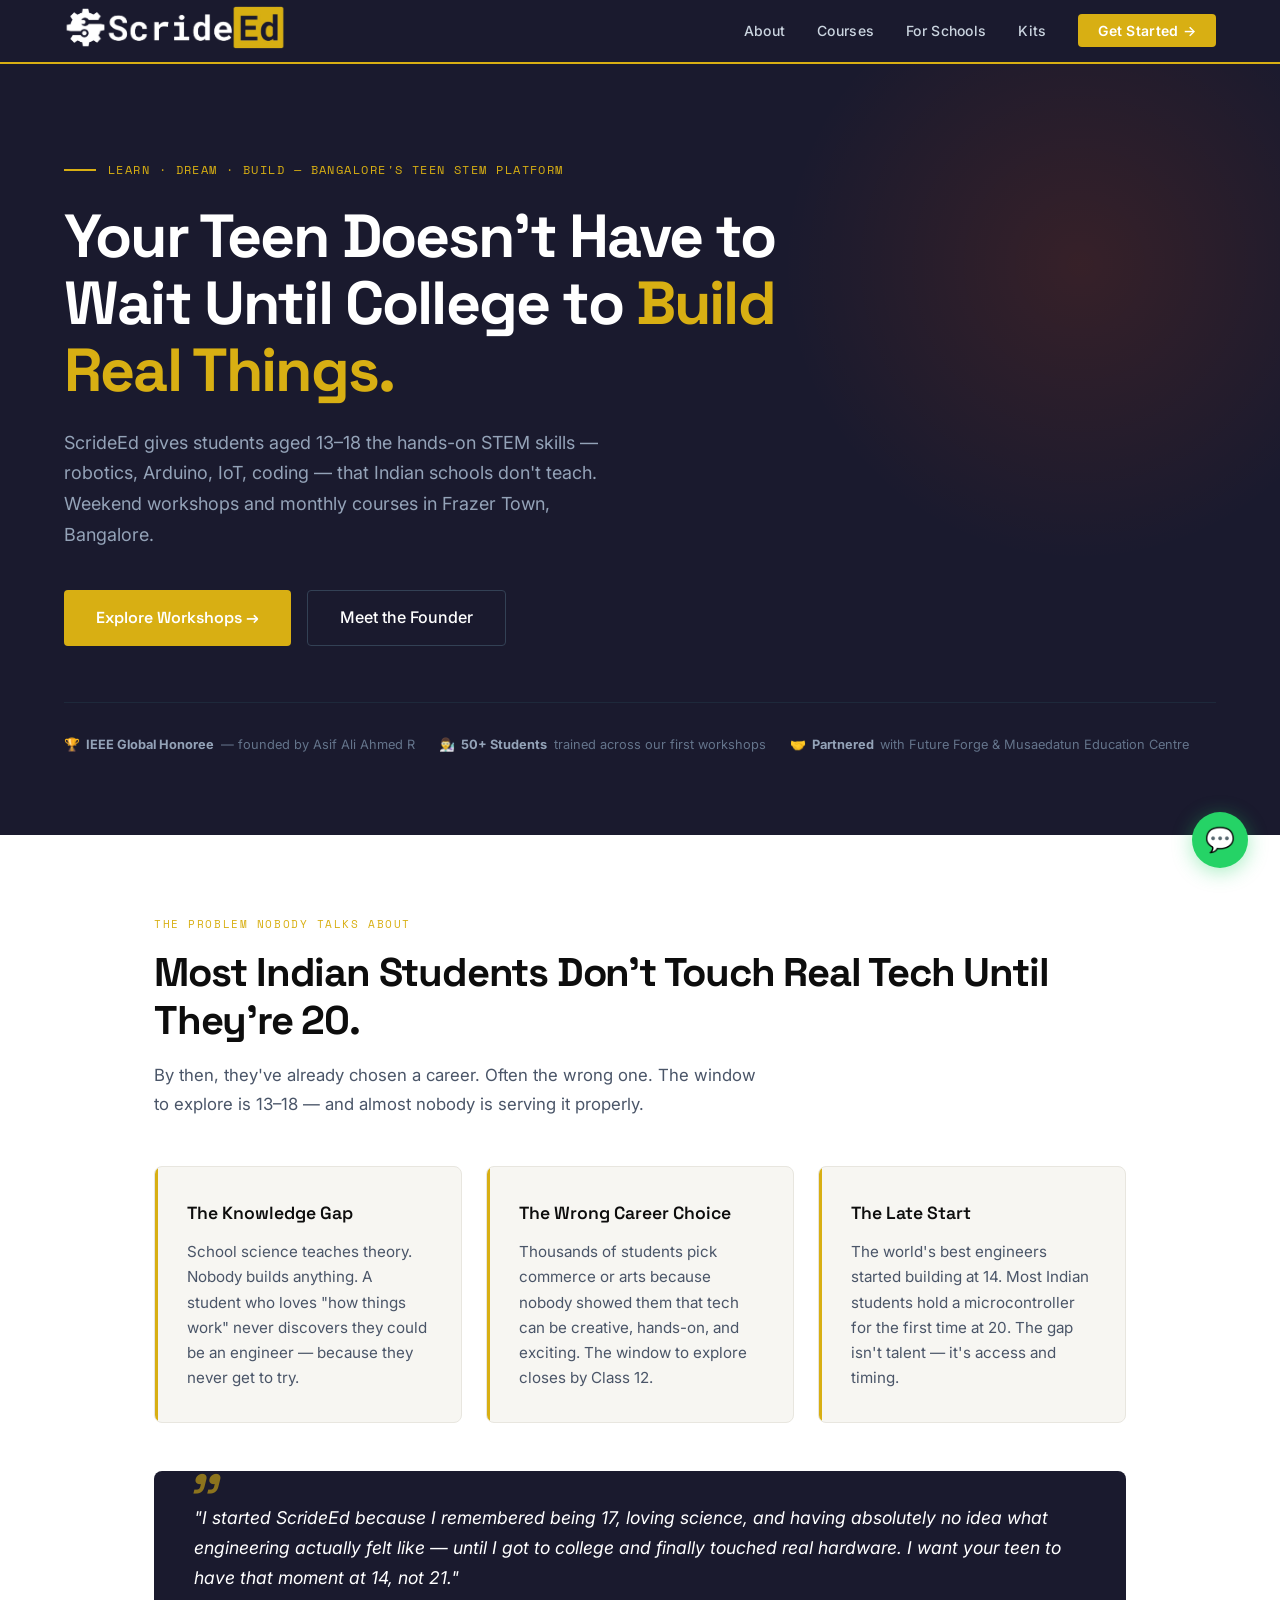
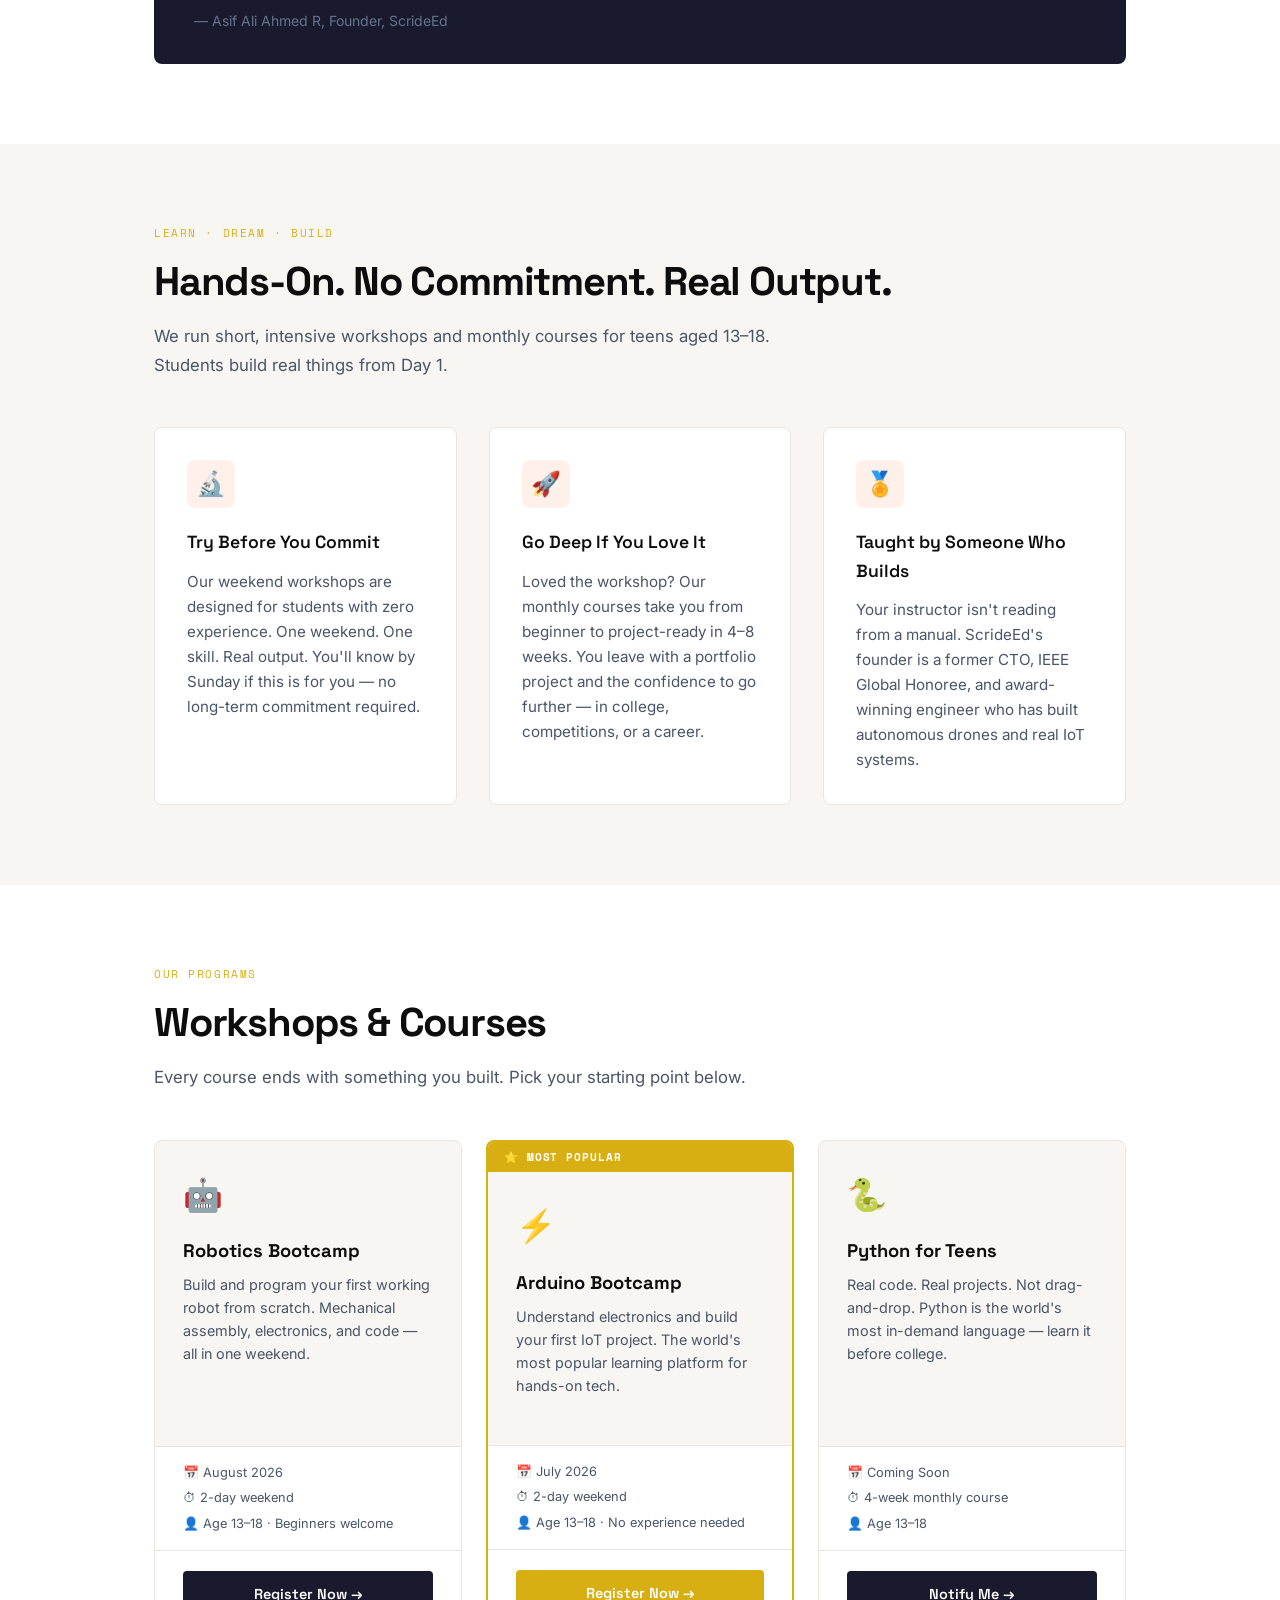
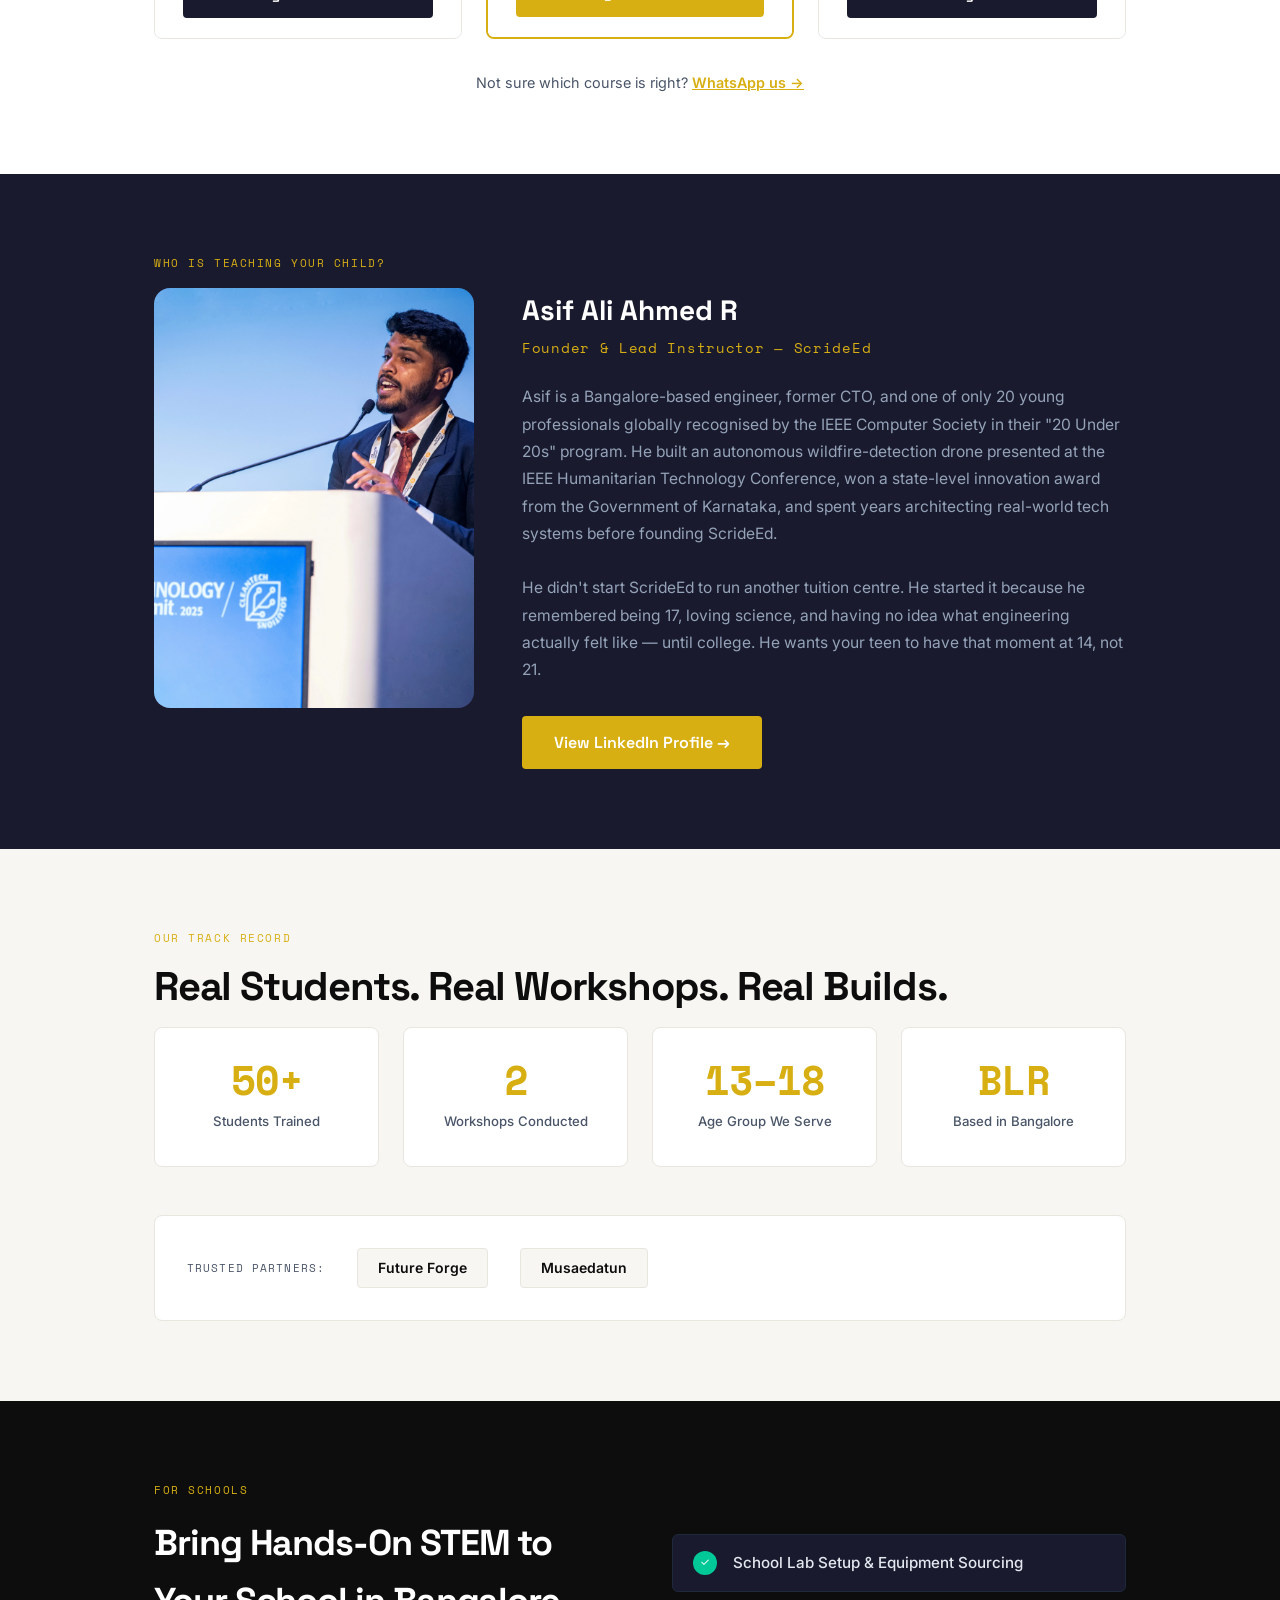
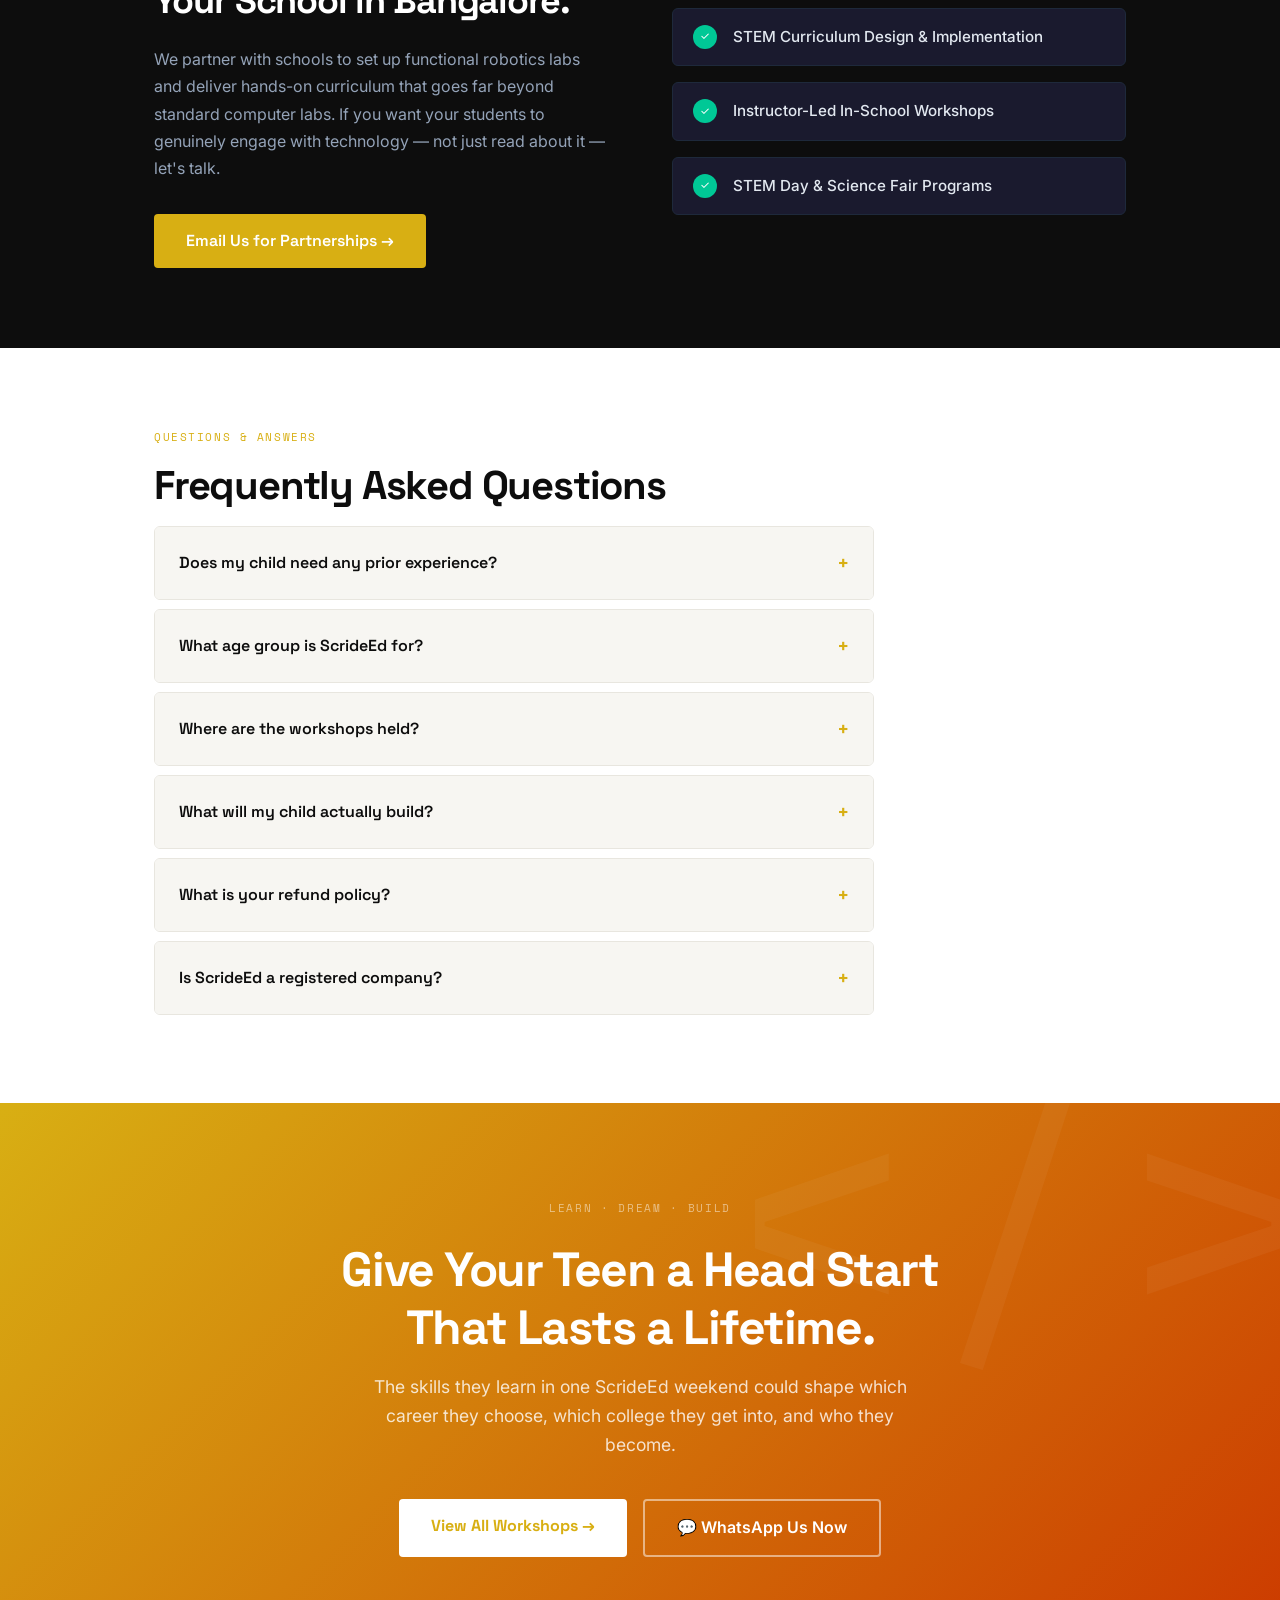
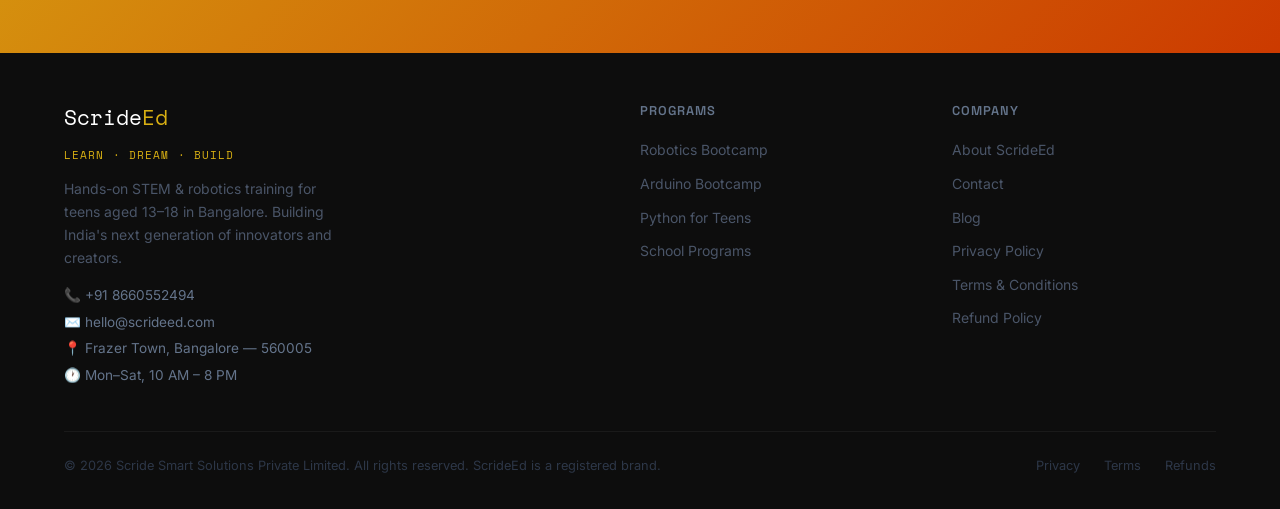
==== commit c5a1df84: "added the contact page added the head shot of asif and minute changes and fixed the  header in pages" ====
--- a/index.html
+++ b/index.html
@@ -21,9 +21,9 @@
   <ul class="nav-links">
     <li><a href="/ScrideEd_About.html">About</a></li>
     <li><a href="/ScrideEd_Courses.html">Courses</a></li>
-    <li><a href="/schools/">For Schools</a></li>
-    <li><a href="/blog/">Blog</a></li>
-    <li><a href="/contact.html" class="nav-cta">Get Started →</a></li>
+    <li><a href="/ScrideEd_Schools.html">For Schools</a></li>
+    <li><a href="/blog/">Kits</a></li>
+    <li><a href="/ScrideEd_Contact.html" class="nav-cta">Get Started →</a></li>
   </ul>
 </nav>
 
@@ -33,8 +33,8 @@
   <h1>Your Teen Doesn't Have to Wait Until College to <em>Build Real Things.</em></h1>
   <p class="hero-sub">ScrideEd gives students aged 13–18 the hands-on STEM skills — robotics, Arduino, IoT, coding — that Indian schools don't teach. Weekend workshops and monthly courses in Frazer Town, Bangalore.</p>
   <div class="hero-ctas">
-    <a href="/courses.html" class="btn-primary">Explore Workshops →</a>
-    <a href="/about.html" class="btn-secondary">Meet the Founder</a>
+    <a href="/ScrideEd_Courses.html" class="btn-primary">Explore Workshops →</a>
+    <a href="/ScrideEd_About.html" class="btn-secondary">Meet the Founder</a>
   </div>
   <div class="trust-bar">
     <div class="trust-item">🏆 <strong>IEEE Global Honoree</strong> — founded by Asif Ali Ahmed R</div>
@@ -163,13 +163,32 @@
 <section class="founder-section">
   <div class="section-inner">
     <div class="section-label" style="color:var(--electric);">Who Is Teaching Your Child?</div>
-    <div class="founder-layout">
-      <div>
+    <!-- <div class="founder-layout"> -->
+      <!-- <div>
         <div class="founder-photo-box">
           <div class="photo-icon">👤</div>
           <p style="font-size:0.75rem;">Add founder photo here<br>for maximum trust impact</p>
-        </div>
-      </div>
+        </div> -->
+        <!-- <div class="founder-photo-box">
+        <img src="../assets/images/Asif_HeadShot_Professional.webp"
+          alt="Asif Ali Ahmed R — Founder ScrideEd, IEEE Global Honoree, Bangalore"
+          width="800"
+          height="400"
+          style="width:100%;aspect-ratio:3/4;object-fit:cover;object-position:top;border-radius:12px;display:block;"
+          loading="eager" />
+          </div>
+      </div> -->
+      <div class="founder-layout" style="display:grid;grid-template-columns:320px 1fr;gap:3rem;align-items:start;">
+
+  <!-- LEFT: Photo -->
+  <div style="flex-shrink:0;">
+    <img
+      src="../assets/images/Asif_HeadShot_Professional.webp"
+      alt="Asif Ali Ahmed R — Founder ScrideEd"
+      loading="eager"
+      style="width:320px;height:420px;object-fit:cover;object-position:top center;border-radius:16px;display:block;"
+    />
+  </div>
       <div>
         <div class="founder-name">Asif Ali Ahmed R</div>
         <div class="founder-title">Founder & Lead Instructor — ScrideEd</div>
@@ -328,18 +347,18 @@
         <li><a href="/about.html">About ScrideEd</a></li>
         <li><a href="/contact.html">Contact</a></li>
         <li><a href="/blog/">Blog</a></li>
-        <li><a href="/privacy-policy/">Privacy Policy</a></li>
-        <li><a href="/terms/">Terms & Conditions</a></li>
-        <li><a href="/refund-policy/">Refund Policy</a></li>
+        <li><a href="/ScrideEd_Legal.html">Privacy Policy</a></li>
+        <li><a href="/ScrideEd_Legal.html">Terms & Conditions</a></li>
+        <li><a href="/ScrideEd_Legal.html">Refund Policy</a></li>
       </ul>
     </div>
   </div>
   <div class="footer-bottom">
     <p>© 2026 Scride Smart Solutions Private Limited. All rights reserved. ScrideEd is a registered brand.</p>
     <div class="footer-legal">
-      <a href="/privacy-policy/">Privacy</a>
-      <a href="/terms/">Terms</a>
-      <a href="/refund-policy/">Refunds</a>
+      <a href="/ScrideEd_Legal.html">Privacy</a>
+      <a href="/ScrideEd_Legal.html">Terms</a>
+      <a href="/ScrideEd_Legal.html">Refunds</a>
     </div>
   </div>
 </footer>
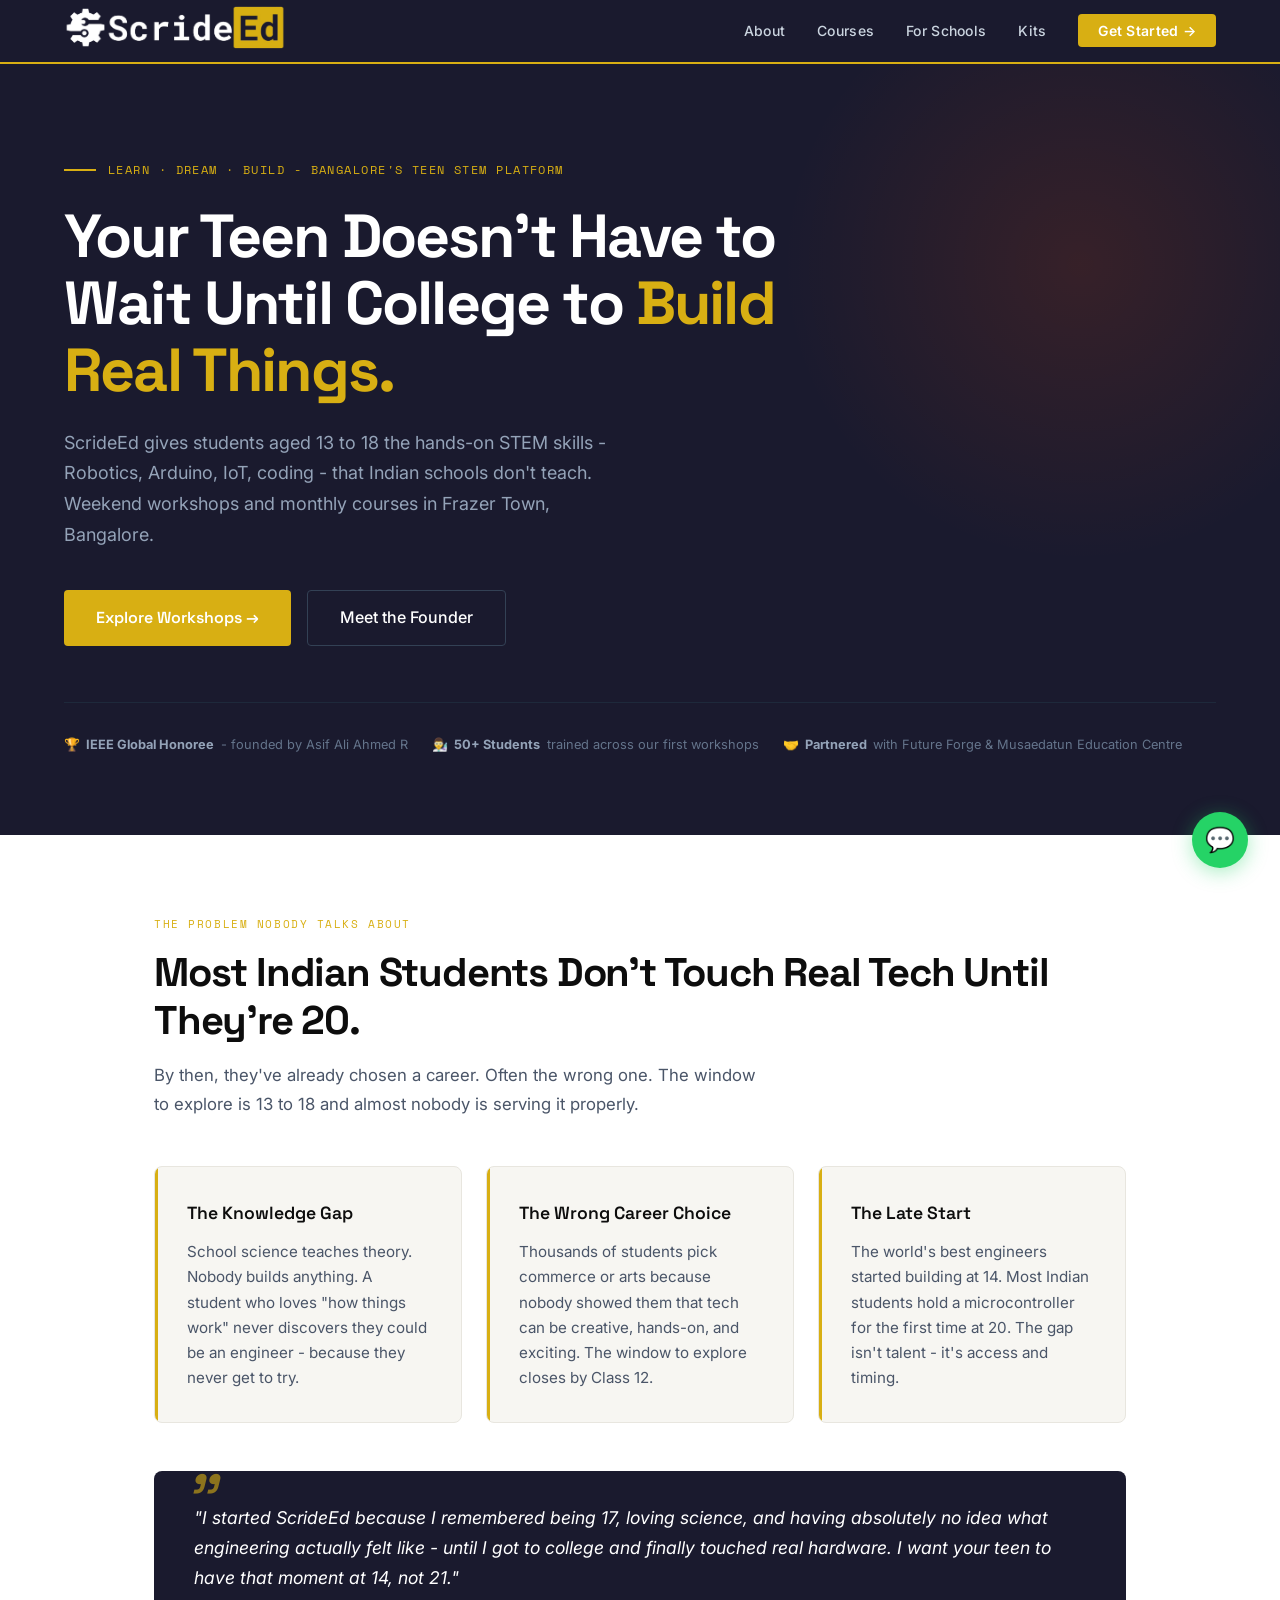
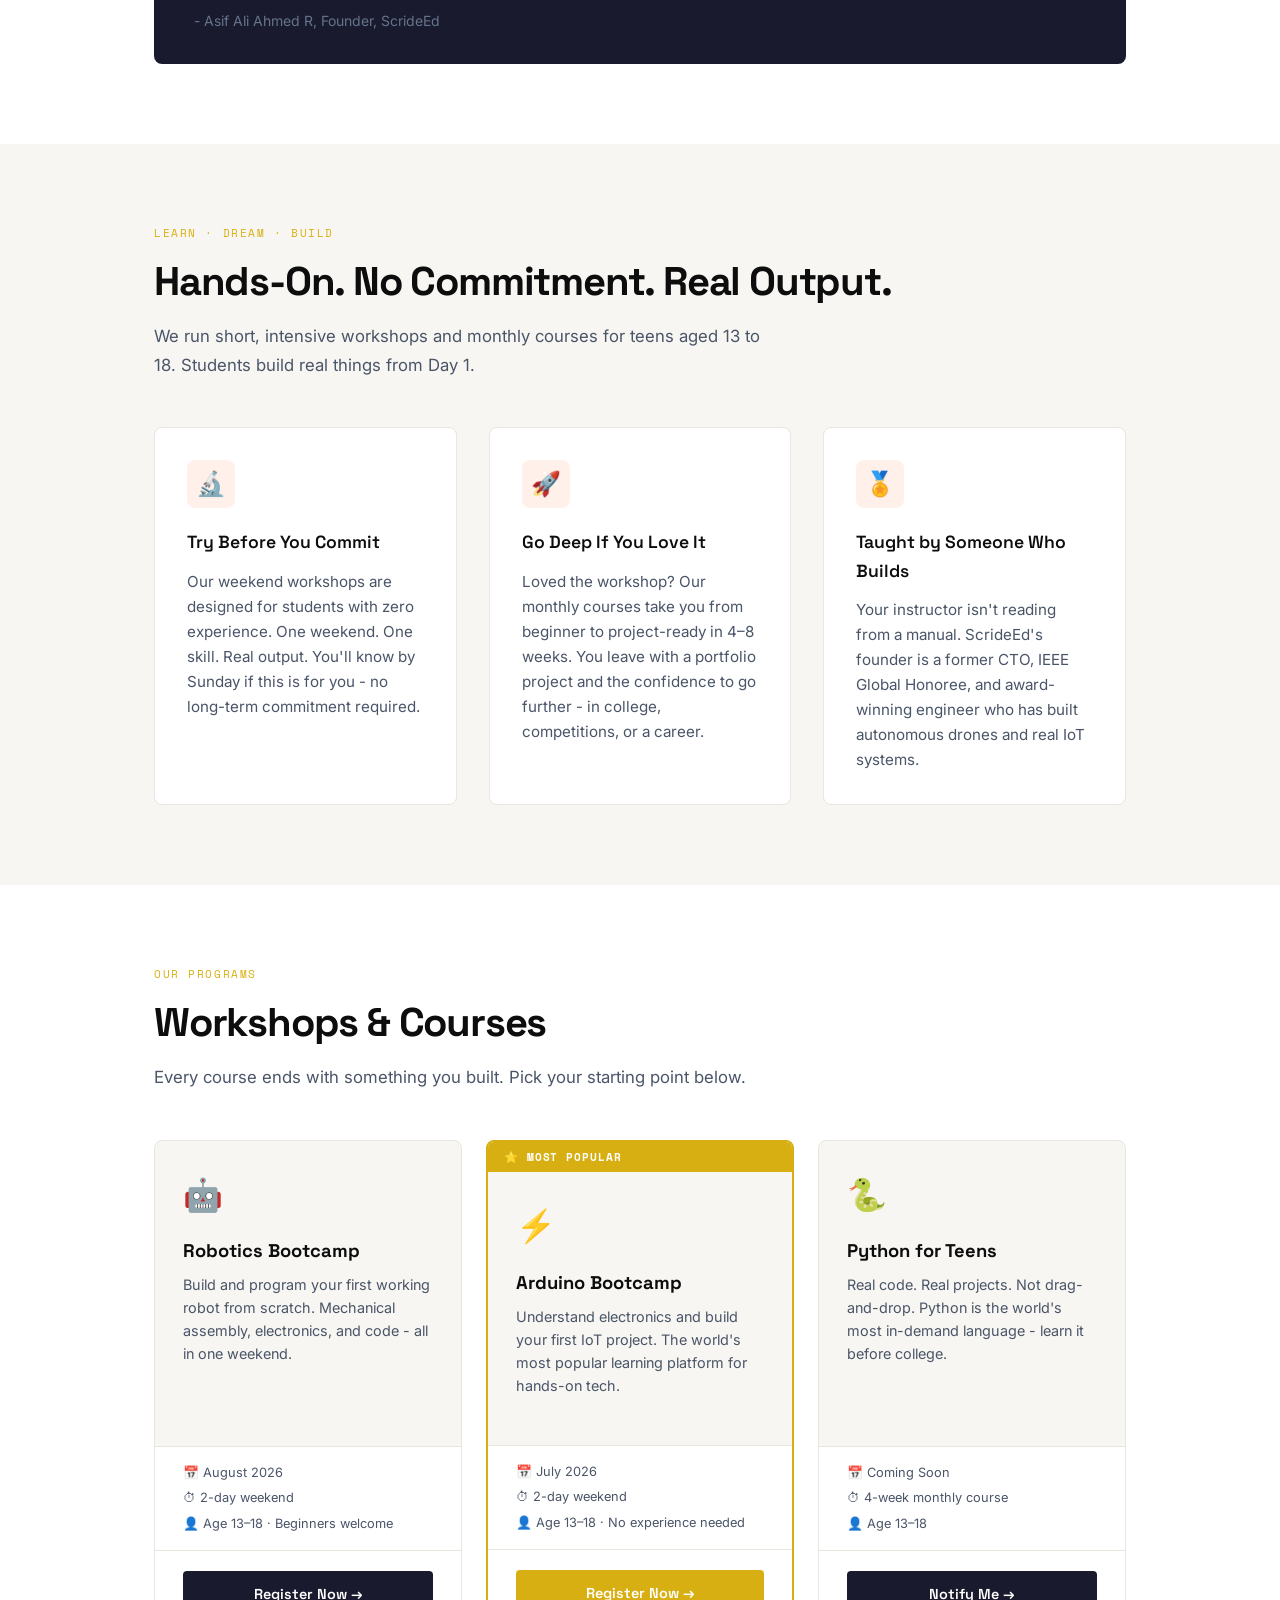
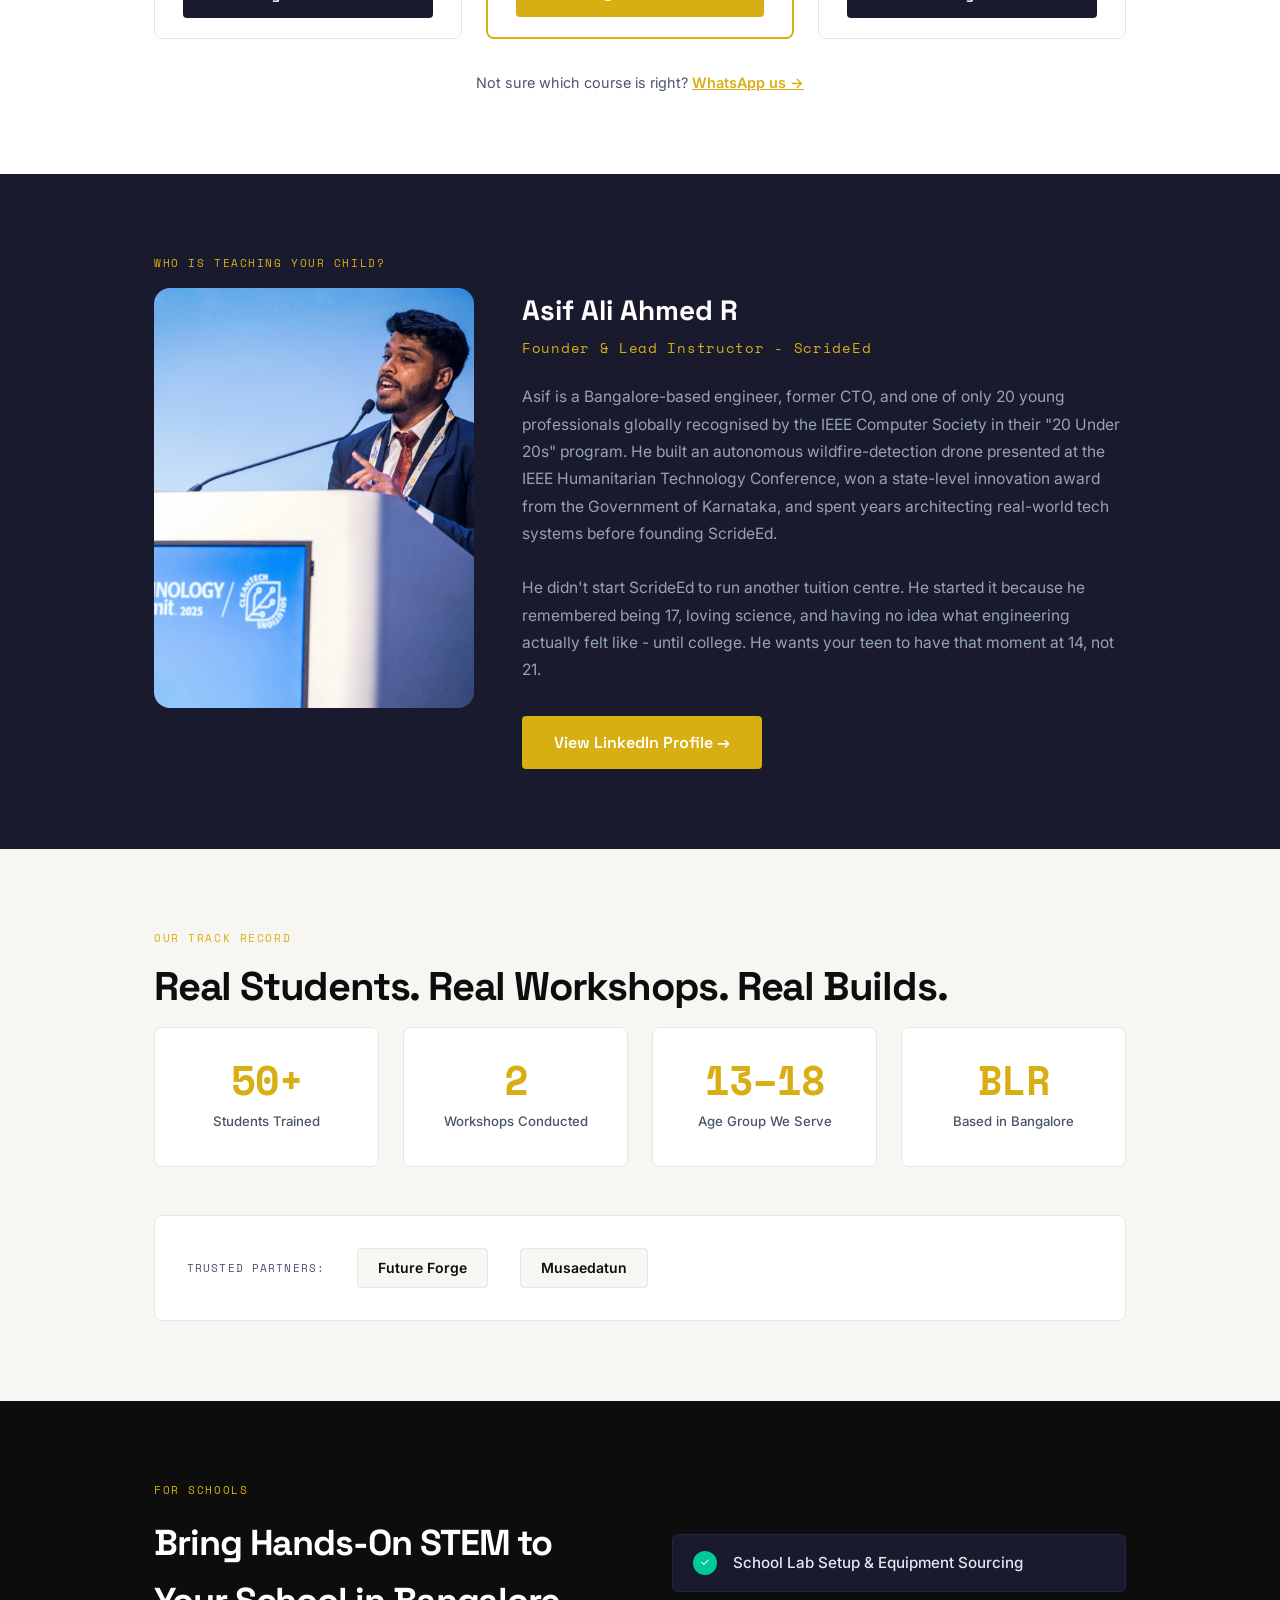
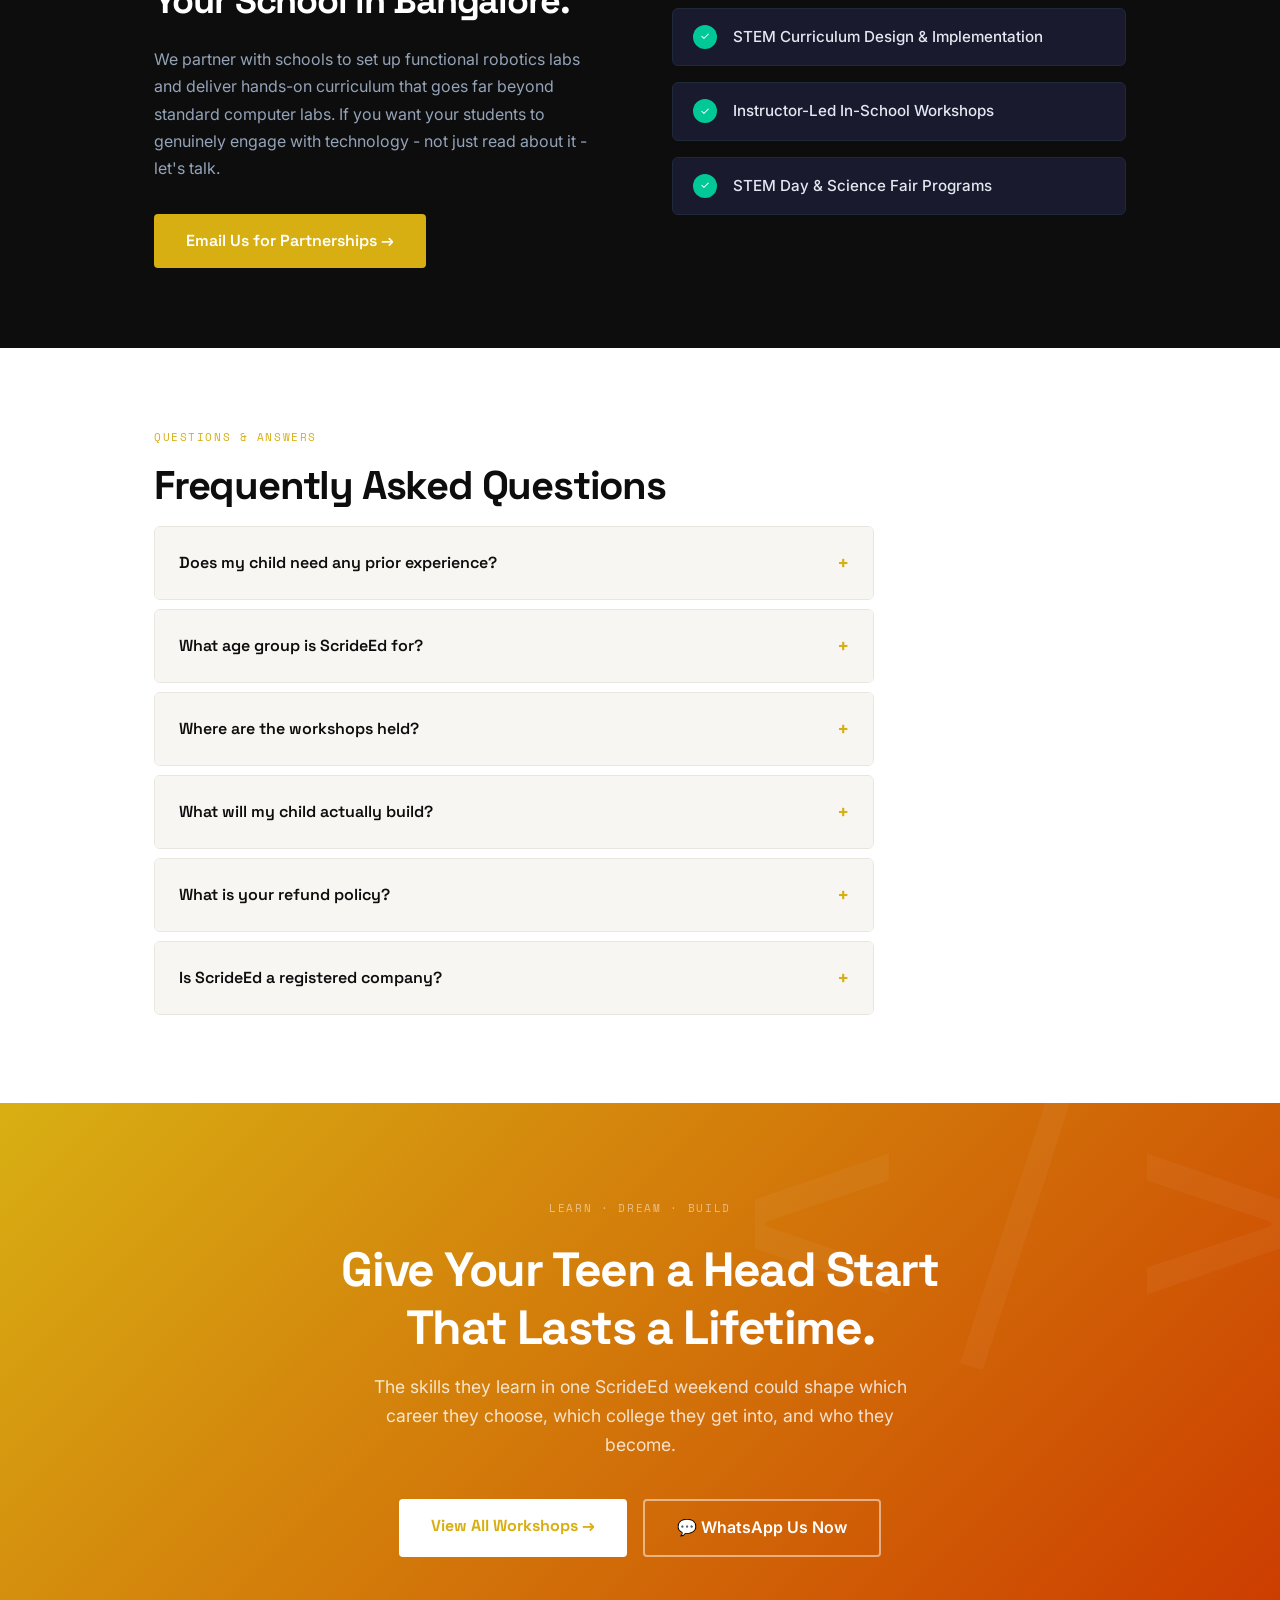
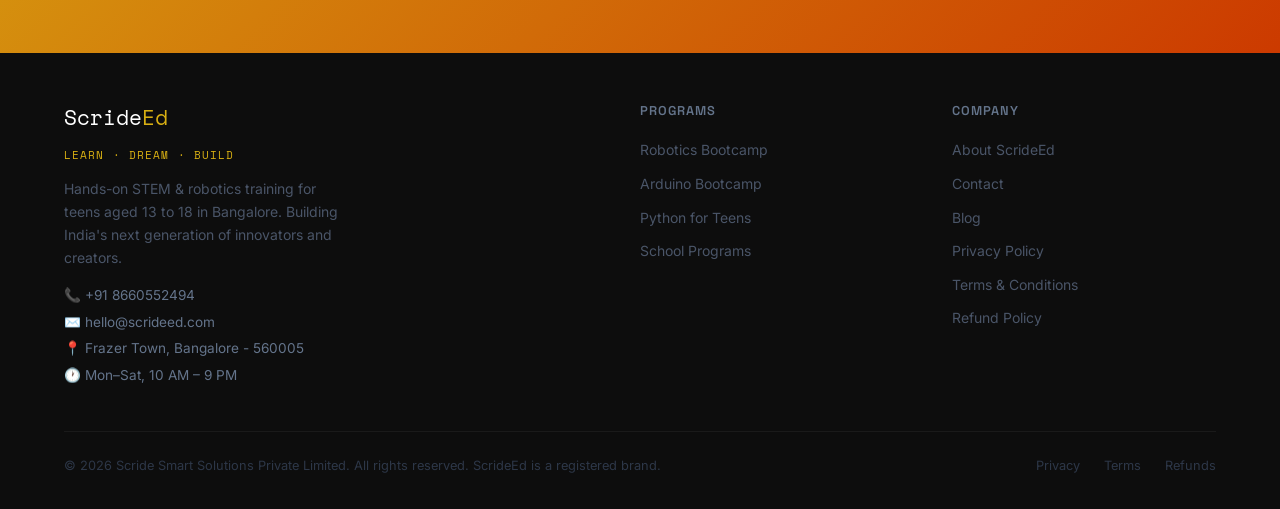
==== commit 440c08bb: "proof read the main landing page and fixed the issue" ====
--- a/index.html
+++ b/index.html
@@ -4,9 +4,9 @@
 <meta charset="UTF-8">
 <meta name="viewport" content="width=device-width, initial-scale=1.0">
 <title>STEM & Robotics Courses for Teens in Bangalore | ScrideEd</title>
-<meta name="description" content="ScrideEd offers hands-on robotics, Arduino, IoT & coding workshops for students aged 13–18 in Bangalore. Weekend workshops & monthly courses. Taught by an IEEE Global Honoree.">
+<meta name="description" content="ScrideEd offers hands-on robotics, Arduino, IoT & coding workshops for students aged 13 - 18 in Bangalore. Weekend workshops & monthly courses. Taught by an IEEE Global Honoree.">
 <meta property="og:title" content="STEM & Robotics Courses for Teens in Bangalore | ScrideEd">
-<meta property="og:description" content="Hands-on tech workshops for students aged 13–18. Build real robots, IoT devices & code. Taught by an IEEE Global Honoree in Frazer Town, Bangalore.">
+<meta property="og:description" content="Hands-on tech workshops for students aged 13 to 18. Build real robots, IoT devices & code. Taught by an IEEE Global Honoree in Frazer Town, Bangalore.">
 <link rel="preconnect" href="https://fonts.googleapis.com">
 <link href="https://fonts.googleapis.com/css2?family=Space+Grotesk:wght@400;500;600;700&family=Inter:wght@400;500&family=Space+Mono:wght@700&display=swap" rel="stylesheet">
 <!-- CSS -->
@@ -18,28 +18,33 @@
 <nav>
   <!-- <a href="/" class="nav-logo">Scride<span>Ed</span> <small style="font-size:0.55rem;color:#475569;font-family:'Inter',sans-serif;font-weight:400;letter-spacing:0.08em;text-transform:uppercase;margin-left:0.5rem;">Learn · Dream · Build</small></a> -->
   <a href="./" class="logo"><img src="./assets/icons/logo-white-rbg.png" alt="Scride Ed" width="222" ></a>
+  <!-- Hamburger button -->
+  <button class="hamburger" id="hamburger" onclick="toggleMenu()" aria-label="Menu">
+    <span></span><span></span><span></span>
+  </button>
+
   <ul class="nav-links">
-    <li><a href="/ScrideEd_About.html">About</a></li>
-    <li><a href="/ScrideEd_Courses.html">Courses</a></li>
-    <li><a href="/ScrideEd_Schools.html">For Schools</a></li>
-    <li><a href="/blog/">Kits</a></li>
-    <li><a href="/ScrideEd_Contact.html" class="nav-cta">Get Started →</a></li>
+    <li><a href="../ScrideEd_About.html">About</a></li>
+    <li><a href="../ScrideEd_Courses.html">Courses</a></li>
+    <li><a href="../ScrideEd_Schools.html">For Schools</a></li>
+    <li><a href="../ScrideEd_Kits.html">Kits</a></li>
+    <li><a href="../ScrideEd_Contact.html" class="nav-cta">Get Started →</a></li>
   </ul>
 </nav>
 
 <!-- HERO -->
 <section class="hero">
-  <div class="hero-eyebrow">Learn · Dream · Build — Bangalore's Teen STEM Platform</div>
+  <div class="hero-eyebrow">Learn · Dream · Build - Bangalore's Teen STEM Platform</div>
   <h1>Your Teen Doesn't Have to Wait Until College to <em>Build Real Things.</em></h1>
-  <p class="hero-sub">ScrideEd gives students aged 13–18 the hands-on STEM skills — robotics, Arduino, IoT, coding — that Indian schools don't teach. Weekend workshops and monthly courses in Frazer Town, Bangalore.</p>
+  <p class="hero-sub">ScrideEd gives students aged 13 to 18 the hands-on STEM skills - Robotics, Arduino, IoT, coding - that Indian schools don't teach. Weekend workshops and monthly courses in Frazer Town, Bangalore.</p>
   <div class="hero-ctas">
     <a href="/ScrideEd_Courses.html" class="btn-primary">Explore Workshops →</a>
     <a href="/ScrideEd_About.html" class="btn-secondary">Meet the Founder</a>
   </div>
   <div class="trust-bar">
-    <div class="trust-item">🏆 <strong>IEEE Global Honoree</strong> — founded by Asif Ali Ahmed R</div>
+    <div class="trust-item">🏆 <strong>IEEE Global Honoree</strong> - founded by Asif Ali Ahmed R</div>
     <div class="trust-item">👨‍🔬 <strong>50+ Students</strong> trained across our first workshops</div>
-    <!-- <div class="trust-item">📍 <strong>Frazer Town, Bangalore</strong> — in-person, hands-on</div> -->
+    <!-- <div class="trust-item">📍 <strong>Frazer Town, Bangalore</strong> - in-person, hands-on</div> -->
     <div class="trust-item">🤝 <strong>Partnered</strong> with Future Forge & Musaedatun Education Centre</div>
   </div>
 </section>
@@ -49,11 +54,11 @@
   <div class="section-inner">
     <div class="section-label">The Problem Nobody Talks About</div>
     <h2 class="section-heading">Most Indian Students Don't Touch Real Tech Until They're 20.</h2>
-    <p class="section-intro">By then, they've already chosen a career. Often the wrong one. The window to explore is 13–18 — and almost nobody is serving it properly.</p>
+    <p class="section-intro">By then, they've already chosen a career. Often the wrong one. The window to explore is 13 to 18 and almost nobody is serving it properly.</p>
     <div class="problem-grid">
       <div class="problem-card">
         <h3>The Knowledge Gap</h3>
-        <p>School science teaches theory. Nobody builds anything. A student who loves "how things work" never discovers they could be an engineer — because they never get to try.</p>
+        <p>School science teaches theory. Nobody builds anything. A student who loves "how things work" never discovers they could be an engineer - because they never get to try.</p>
       </div>
       <div class="problem-card">
         <h3>The Wrong Career Choice</h3>
@@ -61,12 +66,12 @@
       </div>
       <div class="problem-card">
         <h3>The Late Start</h3>
-        <p>The world's best engineers started building at 14. Most Indian students hold a microcontroller for the first time at 20. The gap isn't talent — it's access and timing.</p>
+        <p>The world's best engineers started building at 14. Most Indian students hold a microcontroller for the first time at 20. The gap isn't talent - it's access and timing.</p>
       </div>
     </div>
     <div class="founder-quote">
-      "I started ScrideEd because I remembered being 17, loving science, and having absolutely no idea what engineering actually felt like — until I got to college and finally touched real hardware. I want your teen to have that moment at 14, not 21."
-      <cite>— Asif Ali Ahmed R, Founder, ScrideEd</cite>
+      "I started ScrideEd because I remembered being 17, loving science, and having absolutely no idea what engineering actually felt like - until I got to college and finally touched real hardware. I want your teen to have that moment at 14, not 21."
+      <cite>- Asif Ali Ahmed R, Founder, ScrideEd</cite>
     </div>
   </div>
 </section>
@@ -76,17 +81,17 @@
   <div class="section-inner">
     <div class="section-label">Learn · Dream · Build</div>
     <h2 class="section-heading">Hands-On. No Commitment. Real Output.</h2>
-    <p class="section-intro">We run short, intensive workshops and monthly courses for teens aged 13–18. Students build real things from Day 1.</p>
+    <p class="section-intro">We run short, intensive workshops and monthly courses for teens aged 13 to 18. Students build real things from Day 1.</p>
     <div class="value-grid">
       <div class="value-card">
         <div class="value-icon">🔬</div>
         <h3>Try Before You Commit</h3>
-        <p>Our weekend workshops are designed for students with zero experience. One weekend. One skill. Real output. You'll know by Sunday if this is for you — no long-term commitment required.</p>
+        <p>Our weekend workshops are designed for students with zero experience. One weekend. One skill. Real output. You'll know by Sunday if this is for you - no long-term commitment required.</p>
       </div>
       <div class="value-card">
         <div class="value-icon">🚀</div>
         <h3>Go Deep If You Love It</h3>
-        <p>Loved the workshop? Our monthly courses take you from beginner to project-ready in 4–8 weeks. You leave with a portfolio project and the confidence to go further — in college, competitions, or a career.</p>
+        <p>Loved the workshop? Our monthly courses take you from beginner to project-ready in 4–8 weeks. You leave with a portfolio project and the confidence to go further - in college, competitions, or a career.</p>
       </div>
       <div class="value-card">
         <div class="value-icon">🏅</div>
@@ -108,7 +113,7 @@
         <div class="course-body">
           <div class="course-emoji">🤖</div>
           <h3>Robotics Bootcamp</h3>
-          <p>Build and program your first working robot from scratch. Mechanical assembly, electronics, and code — all in one weekend.</p>
+          <p>Build and program your first working robot from scratch. Mechanical assembly, electronics, and code - all in one weekend.</p>
         </div>
         <div class="course-meta">
           <span>📅 August 2026</span>
@@ -141,7 +146,7 @@
         <div class="course-body">
           <div class="course-emoji">🐍</div>
           <h3>Python for Teens</h3>
-          <p>Real code. Real projects. Not drag-and-drop. Python is the world's most in-demand language — learn it before college.</p>
+          <p>Real code. Real projects. Not drag-and-drop. Python is the world's most in-demand language - learn it before college.</p>
         </div>
         <div class="course-meta">
           <span>📅 Coming Soon</span>
@@ -149,7 +154,7 @@
           <span>👤 Age 13–18</span>
         </div>
         <div class="course-footer">
-          <a href="/contact.html" class="btn-course">Notify Me →</a>
+          <a href="../ScrideEd_Contact.html" class="btn-course">Notify Me →</a>
         </div>
       </div>
     </div>
@@ -171,7 +176,7 @@
         </div> -->
         <!-- <div class="founder-photo-box">
         <img src="../assets/images/Asif_HeadShot_Professional.webp"
-          alt="Asif Ali Ahmed R — Founder ScrideEd, IEEE Global Honoree, Bangalore"
+          alt="Asif Ali Ahmed R - Founder ScrideEd, IEEE Global Honoree, Bangalore"
           width="800"
           height="400"
           style="width:100%;aspect-ratio:3/4;object-fit:cover;object-position:top;border-radius:12px;display:block;"
@@ -184,23 +189,23 @@
   <div style="flex-shrink:0;">
     <img
       src="../assets/images/Asif_HeadShot_Professional.webp"
-      alt="Asif Ali Ahmed R — Founder ScrideEd"
+      alt="Asif Ali Ahmed R - Founder ScrideEd"
       loading="eager"
       style="width:320px;height:420px;object-fit:cover;object-position:top center;border-radius:16px;display:block;"
     />
   </div>
       <div>
         <div class="founder-name">Asif Ali Ahmed R</div>
-        <div class="founder-title">Founder & Lead Instructor — ScrideEd</div>
+        <div class="founder-title">Founder & Lead Instructor - ScrideEd</div>
         <p class="founder-bio">
           Asif is a Bangalore-based engineer, former CTO, and one of only 20 young professionals globally recognised by the IEEE Computer Society in their "20 Under 20s" program. He built an autonomous wildfire-detection drone presented at the IEEE Humanitarian Technology Conference, won a state-level innovation award from the Government of Karnataka, and spent years architecting real-world tech systems before founding ScrideEd.
           <br><br>
-          He didn't start ScrideEd to run another tuition centre. He started it because he remembered being 17, loving science, and having no idea what engineering actually felt like — until college. He wants your teen to have that moment at 14, not 21.
+          He didn't start ScrideEd to run another tuition centre. He started it because he remembered being 17, loving science, and having no idea what engineering actually felt like - until college. He wants your teen to have that moment at 14, not 21.
         </p>
         <!-- <div class="creds-grid">
-          <div class="cred-item">🏅 IEEE CS — 20 Under 20s Global Honoree (2023)</div>
+          <div class="cred-item">🏅 IEEE CS - 20 Under 20s Global Honoree (2023)</div>
           <div class="cred-item">🏆 Padma Shri Dr. S.K. Shivakumar State Innovation Award</div>
-          <div class="cred-item">🎓 B.E. CSE — BMSIT/VTU — 9.05 CGPA</div>
+          <div class="cred-item">🎓 B.E. CSE - BMSIT/VTU - 9.05 CGPA</div>
           <div class="cred-item">🛠 Former CTO · Ex-SDE, MoneyView</div>
         </div> -->
         <div style="margin-top:1.5rem;">
@@ -249,8 +254,8 @@
     <div>
       <div class="section-label" style="color:var(--electric);">For Schools</div>
       <h2>Bring Hands-On STEM to Your School in Bangalore.</h2>
-      <p>We partner with schools to set up functional robotics labs and deliver hands-on curriculum that goes far beyond standard computer labs. If you want your students to genuinely engage with technology — not just read about it — let's talk.</p>
-      <a href="mailto:hello@scrideed.com" class="btn-primary">Email Us for Partnerships →</a>
+      <p>We partner with schools to set up functional robotics labs and deliver hands-on curriculum that goes far beyond standard computer labs. If you want your students to genuinely engage with technology - not just read about it - let's talk.</p>
+      <a href="mailto:partnerships@scrideed.com" class="btn-primary">Email Us for Partnerships →</a>
     </div>
     <div class="school-offerings">
       <div class="offering-row">
@@ -285,7 +290,7 @@
       </div>
       <div class="faq-item">
         <div class="faq-q">What age group is ScrideEd for?</div>
-        <div class="faq-a">We focus specifically on students aged 13–18 — from middle school through Class 12 / PUC. This is the window we believe matters most for career exploration.</div>
+        <div class="faq-a">We focus specifically on students aged 13–18 - from middle school through Class 12 / PUC. This is the window we believe matters most for career exploration.</div>
       </div>
       <div class="faq-item">
         <div class="faq-q">Where are the workshops held?</div>
@@ -313,7 +318,7 @@
   <h2>Give Your Teen a Head Start That Lasts a Lifetime.</h2>
   <p>The skills they learn in one ScrideEd weekend could shape which career they choose, which college they get into, and who they become.</p>
   <div class="final-btns">
-    <a href="/courses.html" class="btn-white">View All Workshops →</a>
+    <a href="../ScrideEd_Courses.html" class="btn-white">View All Workshops →</a>
     <a href="https://wa.me/918660552494" class="btn-outline-white">💬 WhatsApp Us Now</a>
   </div>
 </section>
@@ -324,21 +329,21 @@
     <div class="footer-brand">
       <a href="/" class="footer-logo">Scride<span>Ed</span></a>
       <p style="font-family:'Space Mono',monospace;font-size:0.7rem;color:var(--electric);letter-spacing:0.1em;margin-bottom:0.75rem;">LEARN · DREAM · BUILD</p>
-      <p>Hands-on STEM & robotics training for teens aged 13–18 in Bangalore. Building India's next generation of innovators and creators.</p>
+      <p>Hands-on STEM & robotics training for teens aged 13 to 18 in Bangalore. Building India's next generation of innovators and creators.</p>
       <div class="footer-contact">
         <a href="tel:+918660552494">📞 +91 8660552494</a>
         <a href="mailto:hello@scrideed.com">✉️ hello@scrideed.com</a>
-        <a href="#">📍 Frazer Town, Bangalore — 560005</a>
-        <a href="#">🕐 Mon–Sat, 10 AM – 8 PM</a>
+        <a href="#">📍 Frazer Town, Bangalore - 560005</a>
+        <a href="#">🕐 Mon–Sat, 10 AM – 9 PM</a>
       </div>
     </div>
     <div class="footer-col">
       <h4>Programs</h4>
       <ul>
-        <li><a href="/courses/robotics-workshop-bangalore/">Robotics Bootcamp</a></li>
-        <li><a href="/courses/arduino-bootcamp-bangalore/">Arduino Bootcamp</a></li>
-        <li><a href="/courses/python-for-teens-bangalore/">Python for Teens</a></li>
-        <li><a href="/schools/">School Programs</a></li>
+        <li><a href="../ScrideEd_Courses.html">Robotics Bootcamp</a></li>
+        <li><a href="../ScrideEd_Courses.html">Arduino Bootcamp</a></li>
+        <li><a href="../ScrideEd_Courses.html">Python for Teens</a></li>
+        <li><a href="../ScrideEd_Schools.html">School Programs</a></li>
       </ul>
     </div>
     <div class="footer-col">
@@ -376,6 +381,20 @@
       if (!isOpen) item.classList.add('open');
     });
   });
+  function toggleMenu() {
+  const nav = document.getElementById('nav-links');
+  const btn = document.getElementById('hamburger');
+  nav.classList.toggle('open');
+  btn.classList.toggle('open');
+}
+
+// Close menu when a link is clicked
+document.querySelectorAll('.nav-links a').forEach(link => {
+  link.addEventListener('click', () => {
+    document.getElementById('nav-links').classList.remove('open');
+    document.getElementById('hamburger').classList.remove('open');
+  });
+});
 </script>
 </body>
 </html>
--- a/styles/main.css
+++ b/styles/main.css
@@ -19,6 +19,8 @@
     color: var(--ink);
     font-size: 16px;
     line-height: 1.6;
+    overflow-x: hidden;
+    max-width: 100%;
   }
 
   /* Circuit board background texture */
@@ -78,6 +80,73 @@
     font-weight: 600 !important;
   }
 
+  /* Hamburger button */
+.hamburger {
+  display: none;
+  flex-direction: column;
+  gap: 5px;
+  background: none;
+  border: none;
+  cursor: pointer;
+  padding: 4px;
+  z-index: 200;
+}
+
+.hamburger span {
+  display: block;
+  width: 24px;
+  height: 2px;
+  background: var(--white);
+  border-radius: 2px;
+  transition: all 0.3s;
+}
+
+/* Hamburger open state */
+.hamburger.open span:nth-child(1) { transform: translateY(7px) rotate(45deg); }
+.hamburger.open span:nth-child(2) { opacity: 0; }
+.hamburger.open span:nth-child(3) { transform: translateY(-7px) rotate(-45deg); }
+
+@media (max-width: 768px) {
+  /* Show hamburger */
+  .hamburger { display: flex; }
+
+  /* Mobile dropdown menu */
+  .nav-links {
+    display: none;
+    position: fixed;
+    top: 64px;
+    left: 0; right: 0;
+    background: var(--wire);
+    flex-direction: column;
+    padding: 1.5rem 5%;
+    gap: 0;
+    border-bottom: 2px solid var(--gold, #D8AF13);
+    box-shadow: 0 8px 24px rgba(0,0,0,0.3);
+    z-index: 99;
+  }
+
+  .nav-links.open { display: flex; }
+
+  .nav-links li { border-bottom: 1px solid #1E293B; }
+  .nav-links li:last-child { border-bottom: none; }
+
+  .nav-links a {
+    display: block;
+    padding: 1rem 0;
+    font-size: 1rem;
+    color: #CBD5E0;
+  }
+
+  .nav-links a.nav-cta {
+    margin-top: 0.75rem;
+    background: var(--gold, #D8AF13);
+    color: var(--ink, #0D0D0D) !important;
+    text-align: center;
+    padding: 0.875rem;
+    border-radius: 6px;
+    font-weight: 700;
+  }
+}
   /* HERO */
   .hero {
     position: relative; z-index: 1;
